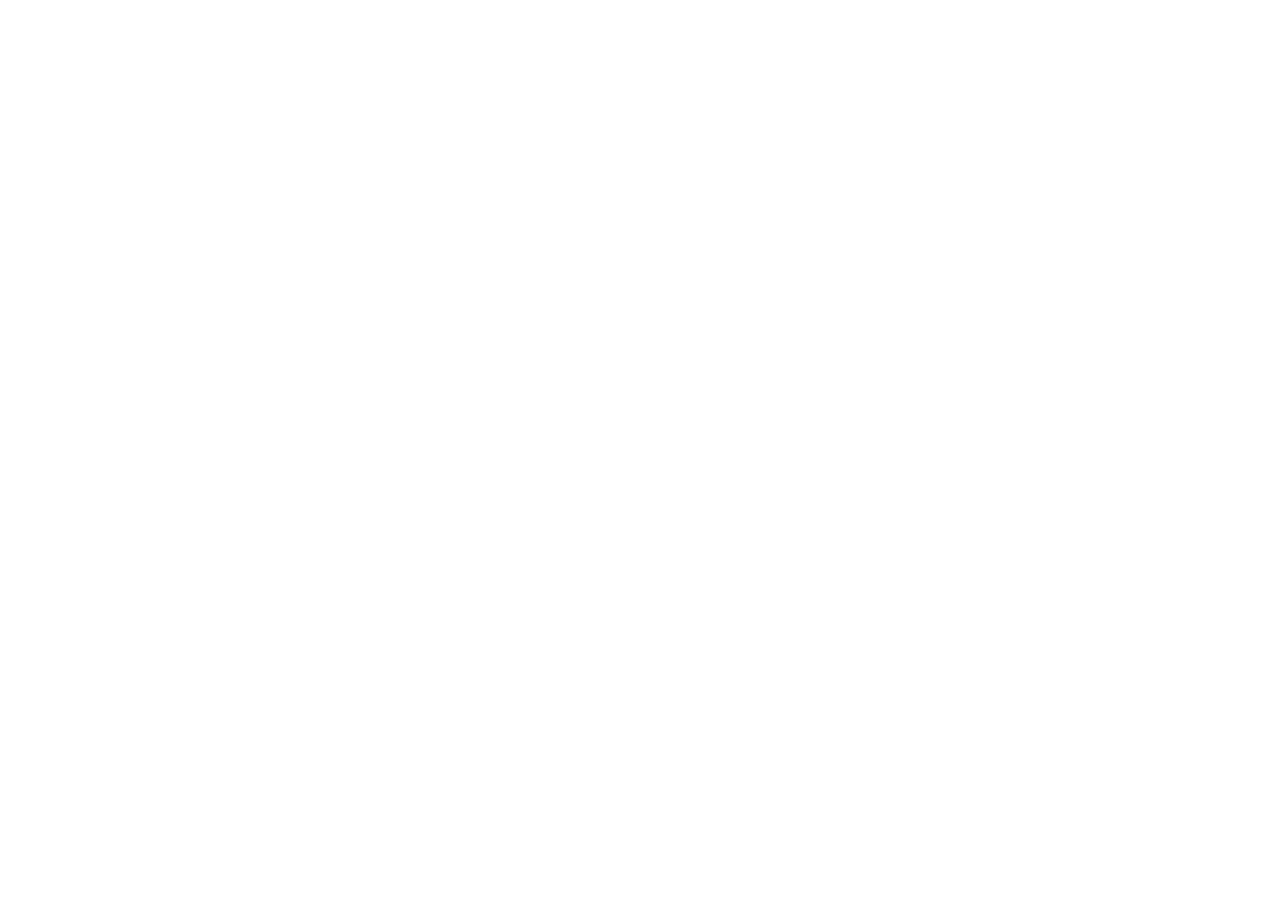
==== about.html @ 6f297272 "Init: creation du depot,arborescence des fichiers et structure HTTML de base" ====
<!DOCTYPE html>
<html lang="fr">
<head>
<meta charset="UTF-8">
<meta name="viewport" content="width=device-width, initial-scale=1.0">
<title>AfriTalent — Accueil</title>
<!-- Bootstrap 5 via CDN : feuille de style -->
<link
href="https://cdn.jsdelivr.net/npm/bootstrap@5.3.0/dist/css/bootstrap.min.css"
rel="stylesheet">
<!-- Votre feuille de style personnelle -->
<link rel="stylesheet" href="css/style.css">
</head>
<body>
<!-- Le contenu de la page sera ajoute ici -->
<!-- Bootstrap 5 via CDN : script JavaScript -->
<script
src="https://cdn.jsdelivr.net/npm/bootstrap@5.3.0/dist/js/bootstrap.bundle.min.js"
></script>
<!-- Votre script JavaScript -->
<script src="js/main.js"></script>
</body>
</html>
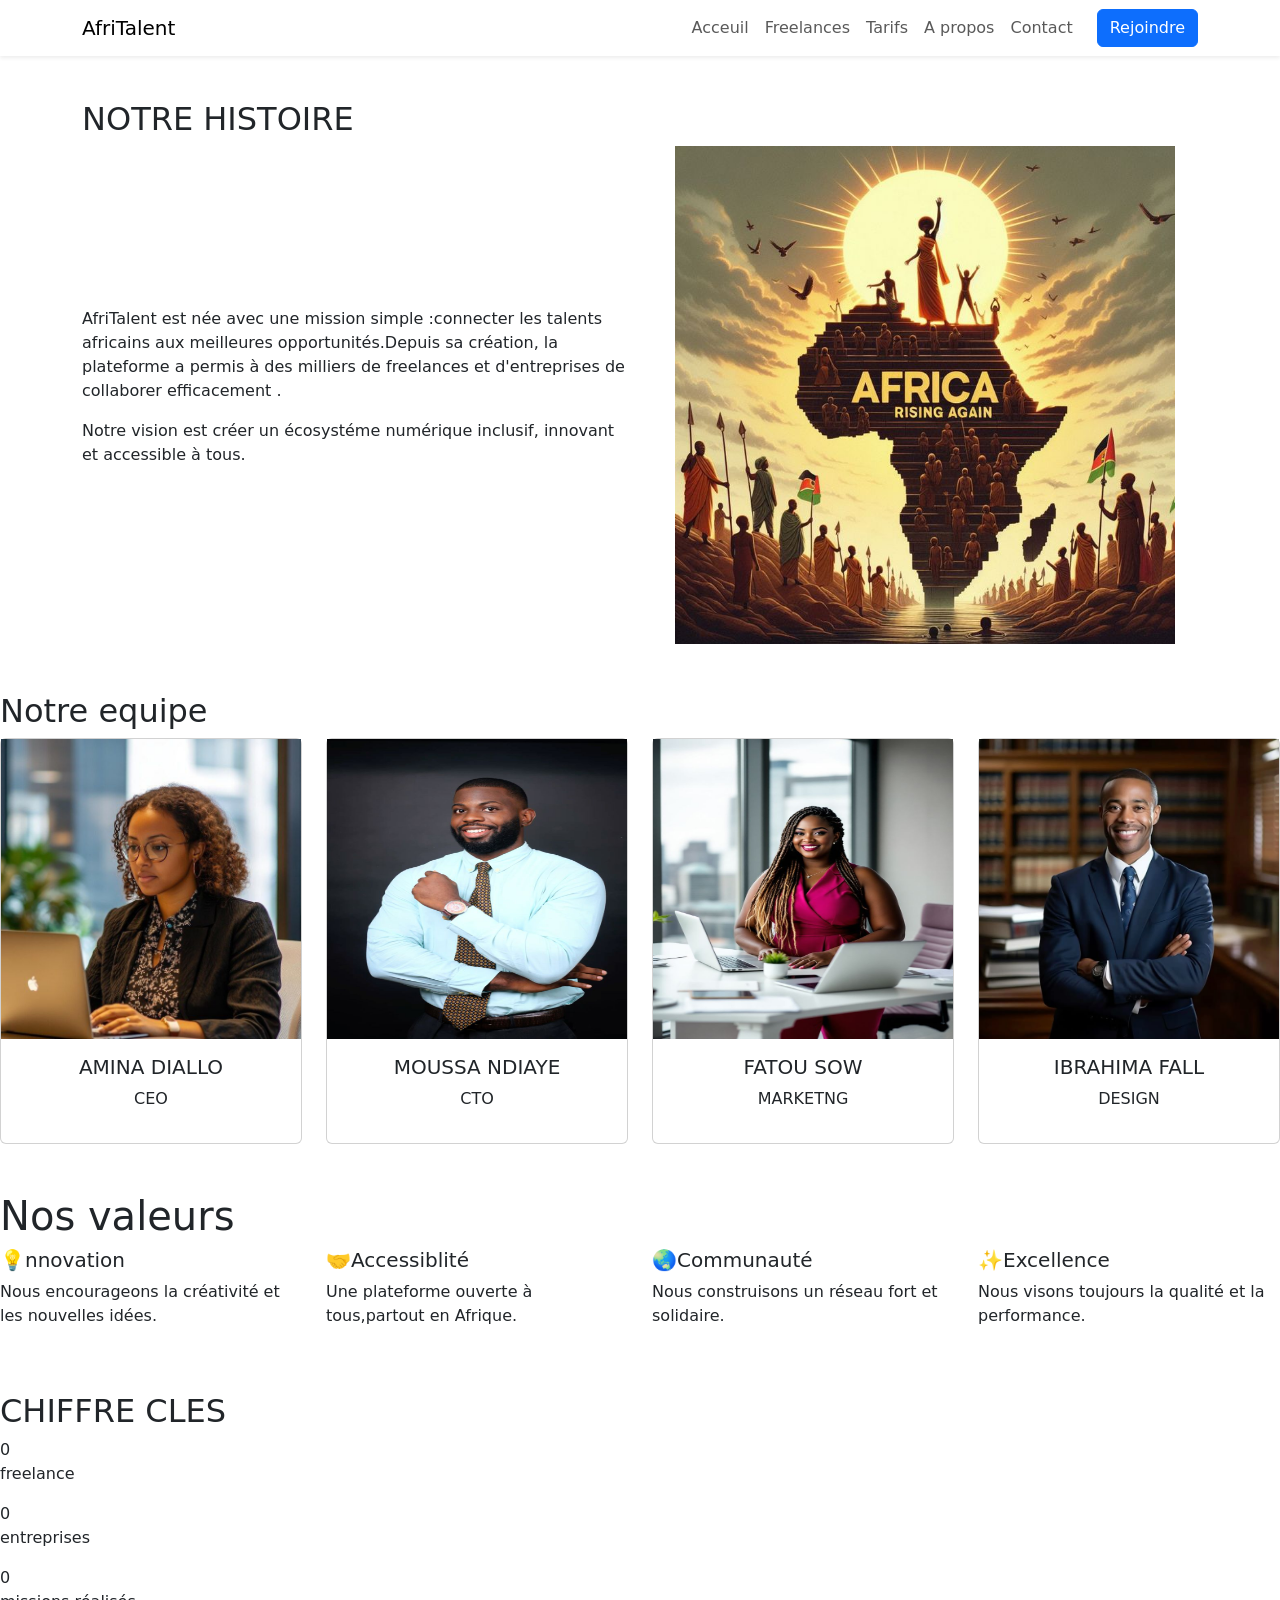
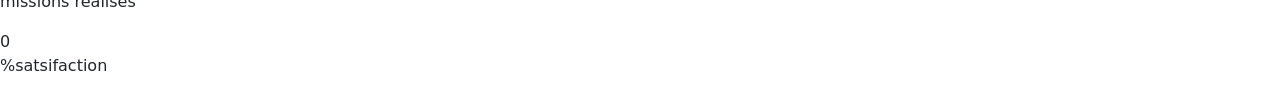
==== commit 3fd66d47: "HTML:structure complete des 5 pages avec sections et contenu texte" ====
--- a/about.html
+++ b/about.html
@@ -1,23 +1,175 @@
-<!DOCTYPE html>
+
+<DOCTYPE html>
 <html lang="fr">
-<head>
-<meta charset="UTF-8">
-<meta name="viewport" content="width=device-width, initial-scale=1.0">
-<title>AfriTalent — Accueil</title>
-<!-- Bootstrap 5 via CDN : feuille de style -->
-<link
-href="https://cdn.jsdelivr.net/npm/bootstrap@5.3.0/dist/css/bootstrap.min.css"
-rel="stylesheet">
-<!-- Votre feuille de style personnelle -->
+<head> 
+<meta charset="UTF-8"> 
+<meta name="viewport" content="width=device-width, initial-scale=1.0"> 
+<title>AfriTalent — A propos</title> 
+<!-- Bootstrap 5 via CDN : feuille de style --> 
+<link 
+href="https://cdn.jsdelivr.net/npm/bootstrap@5.3.0/dist/css/bootstrap.min.css" 
+rel="stylesheet"> 
+<!-- Votre feuille de style personnelle --> 
 <link rel="stylesheet" href="css/style.css">
 </head>
-<body>
-<!-- Le contenu de la page sera ajoute ici -->
-<!-- Bootstrap 5 via CDN : script JavaScript -->
-<script
+<body class="a propos"> 
+<!-- Le contenu de la page sera ajoute ici --> 
+ <!--navbar-->
+ <nav id="navbar" class="navbar navbar-expand-lg navbar-light bg-blue shadow-sm fixed-top">
+    <div class="container">
+        <!--logo-->
+        <a class="navbar-brand" href="index.html">AfriTalent</a>
+        <!--bouton mobile-->
+        <button class="navbar-toggler" type="button" data-bs-toggle="collapse" data-bs-target="#menu">
+            <span class="navbar-toggler-icon"></span>
+        </button>
+            <!--menu-->
+            <div class="collapse navbar-collapse" id="menu">
+                <ul class="navbar-nav ms-auto">
+                    <li class="nav-item">
+                        <a class="nav-link" href="index.html">Acceuil</a>
+                    </li>
+                    <li class="nav-item">
+                        <a class="nav-link" href="freelance.html">Freelances</a>
+                    </li>
+                    <li class="nav-item">
+                        <a class="nav-link" href="tarifs.html">Tarifs</a>
+                    </li>
+                    <li class="nav-item">
+                        <a class="nav-link" href="about.html">A propos</a>
+                    </li>
+                    <li class="nav-item">
+                        <a class="nav-link" href="contact.html">Contact</a>
+                    </li>
+                </ul>
+                <!--bouton-->
+                <a href="index.html" class="btn btn-primary ms-3">Rejoindre</a>
+            </div>
+    </div>
+ </nav>
+ <div class="container">
+<!--=====notre histoire====-->
+<section class="mb-5" style="padding-top: 100px;">
+<h2 class="section-title">NOTRE HISTOIRE</h2>
+<div class="row align-items-center justify-content-center g-4">
+    <div class="col-md-6">
+        <p class="story-text">AfriTalent est née avec une mission  simple :connecter les talents africains aux meilleures opportunités.Depuis sa création, la plateforme a permis à des milliers de freelances et d'entreprises de collaborer efficacement .</p>
+        <p class="story-text">
+            Notre vision est créer un écosystéme numérique inclusif, innovant et accessible à tous.
+        </p>
+    </div>
+    <div class="col-md-6 text-center">
+        <img src="image/afritalent.jpg" width="500" class="img-fluid story-img" alt="notre histoire">
+    </div>
+</div>
+</div>
+ </section>
+<!--====equipe====-->
+<section class="mb-5">
+    <h2 class="section-title">Notre equipe</h2>
+    <div class="row">
+        <div class="col-md-3">
+            <div class="card team-card">
+                <img src="image/f1.jpg" style="height: 300px;">
+                <div class="card-body text-center">
+                    <h5>AMINA DIALLO</h5>
+                    <p>CEO</p>
+                    <i class="bi bi linkedin"></i>
+                    <i class="bi bi twitter"></i>
+                </div>
+            </div>
+        </div>
+
+ <div class="col-md-3">
+            <div class="card team-card">
+                <img src="image/h2.jpg" style="height: 300px;">
+                <div class="card-body text-center">
+                    <h5>MOUSSA NDIAYE</h5>
+                    <p>CTO</p>
+                    <i class="bi bi linkedin"></i>
+                    <i class="bi bi twitter"></i>
+                </div>
+            </div>
+        </div>
+         <div class="col-md-3">
+            <div class="card team-card">
+                <img src="image/f5.jpg" style="height: 300px;">
+                <div class="card-body text-center">
+                    <h5>FATOU SOW</h5>
+                    <p>MARKETNG</p>
+                    <i class="bi bi linkedin"></i>
+                    <i class="bi bi instagram"></i>
+                </div>
+            </div>
+        </div>
+         <div class="col-md-3">
+            <div class="card team-card">
+                <img src="image/h5.jpg " style="height: 300px;" >
+                <div class="card-body text-center">
+                    <h5>IBRAHIMA FALL</h5>
+                    <p>DESIGN</p>
+                    <i class="bi bi linkedin"></i>
+                    <i class="bi bi facebook"></i>
+                </div>
+            </div>
+        </div>
+    </div>
+</section>
+<!--=====valeurs=====-->
+<section class="mb-5">
+    <h1 class="section-title">Nos valeurs</h1>
+    <div class="row">
+        <div class="col-md-3 value-box">
+            <i class="bi bi-lightbulb"></i>
+            <h5>💡nnovation</h5>
+            <p>Nous encourageons la créativité et les nouvelles idées.</p>
+        </div>
+<div class="col-md-3 value-box">
+            <i class="bi bi-globe"></i>
+            <h5>🤝Accessiblité</h5>
+            <p>Une plateforme ouverte à tous,partout en Afrique.</p>
+        </div>
+        <div class="col-md-3 value-box">
+            <i class="bi bi-people"></i>
+            <h5>🌏Communauté</h5>
+            <p> Nous construisons un réseau fort et solidaire.</p>
+        </div>
+        <div class="col-md-3 value-box">
+            <i class="bi bi-star"></i>
+            <h5>✨Excellence</h5>
+            <p>Nous visons toujours la qualité et la performance.</p>
+        </div>
+    </div>
+</section>
+<!--===chiffre clés-->
+<SECtion>
+<h2 class="section-title">CHIFFRE CLES</h2>
+<div class="bento">
+    <div class="bento-item big">
+        <div class="counter" data-target="2500">0</div>
+    <p>freelance</p>
+    </div>
+    <div class="bento-item ">
+        <div class="counter" data-target="800">0</div>
+    <p>entreprises</p>
+    </div>
+    <div class="bento-item ">
+        <div class="counter" data-target="12000">0</div>
+    <p>missions réalisés</p>
+    </div>
+    <div class="bento-item ">
+        <div class="counter" data-target="98">0</div>
+    <p>%satsifaction</p>
+    </div>
+</div>
+</section>
+</div>
+<!-- Bootstrap 5 via CDN : script JavaScript --> 
+<script 
 src="https://cdn.jsdelivr.net/npm/bootstrap@5.3.0/dist/js/bootstrap.bundle.min.js"
-></script>
-<!-- Votre script JavaScript -->
+></script> 
+<!-- Votre script JavaScript --> 
 <script src="js/main.js"></script>
 </body>
 </html>
+ 
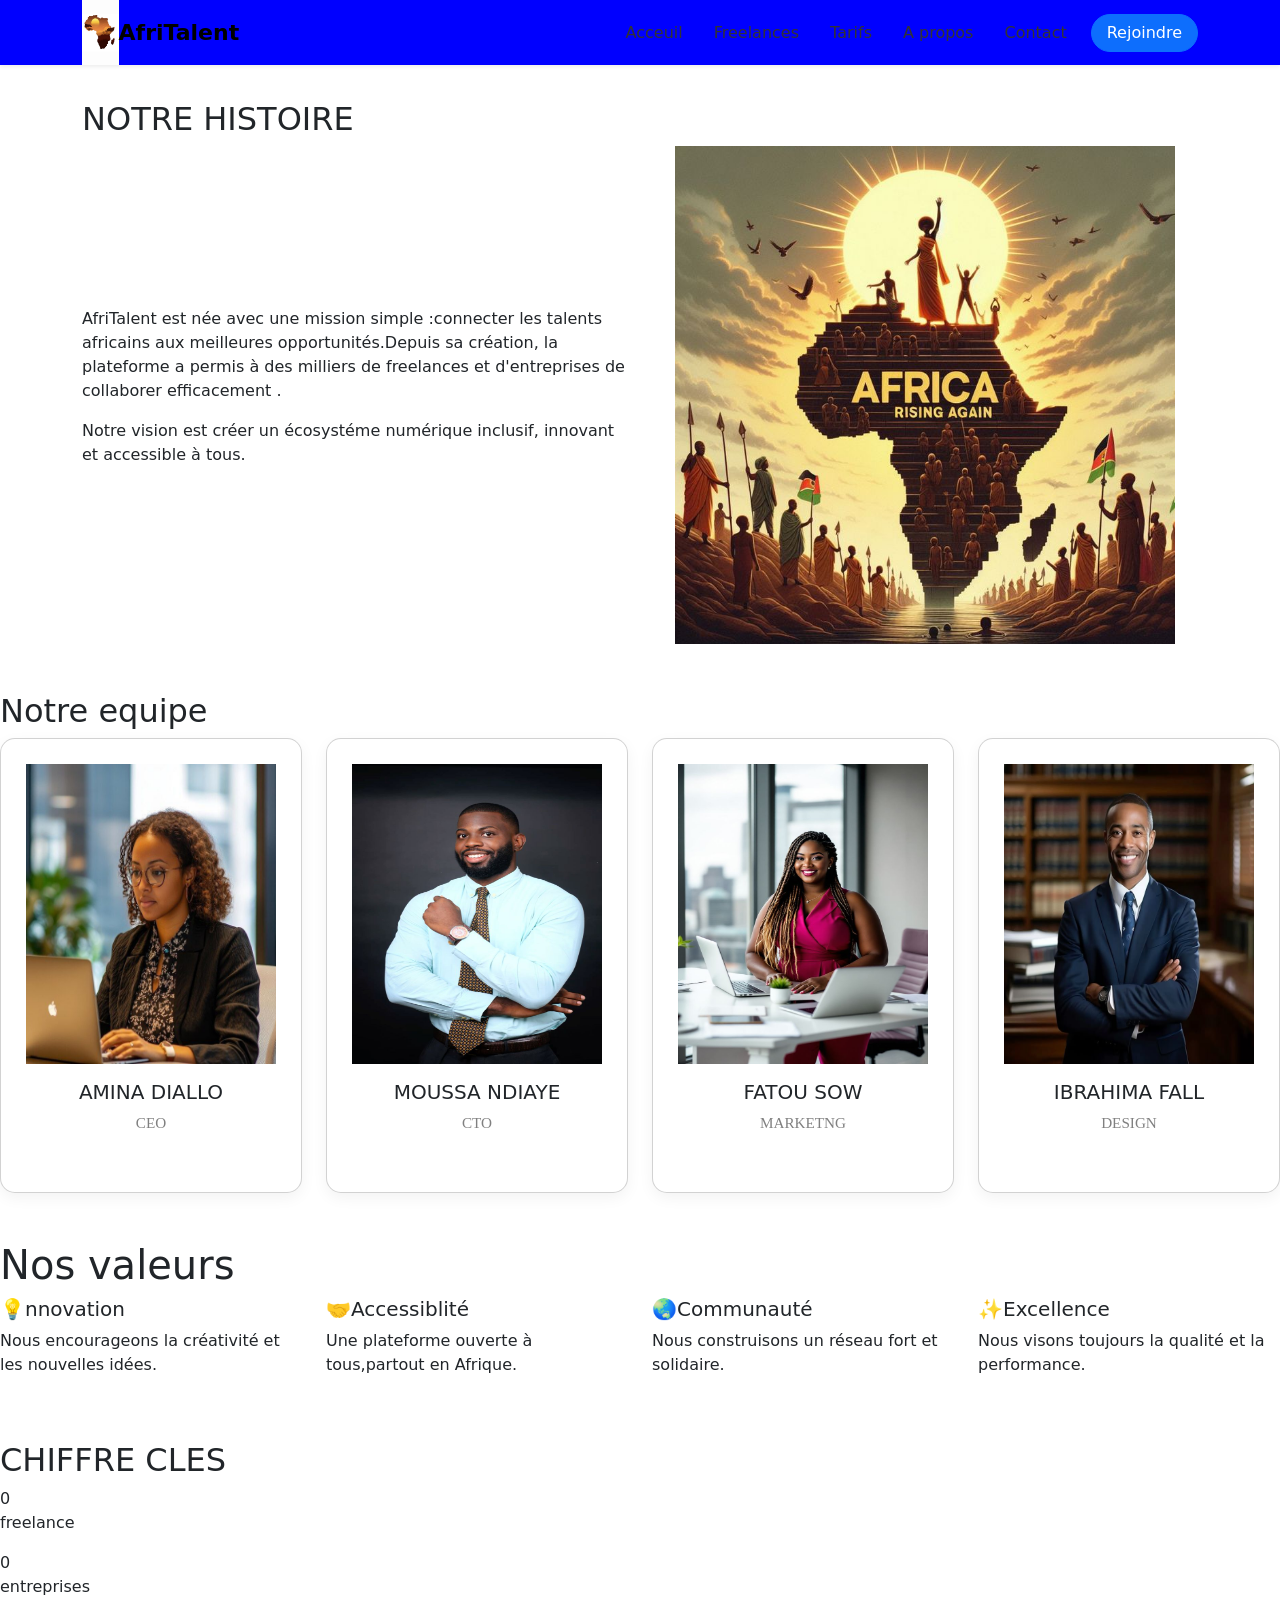
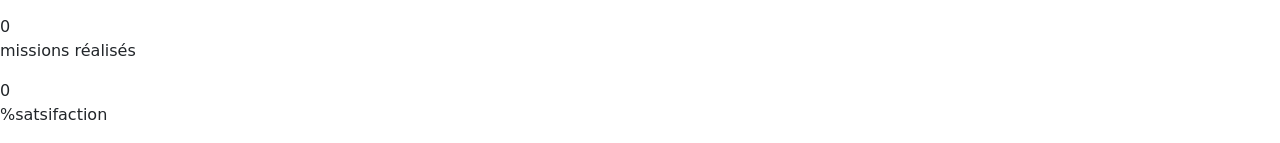
==== commit bfcba7f6: "css:bento gird,sections hero et categories, effets hover" ====
--- a/about.html
+++ b/about.html
@@ -18,7 +18,7 @@
  <nav id="navbar" class="navbar navbar-expand-lg navbar-light bg-blue shadow-sm fixed-top">
     <div class="container">
         <!--logo-->
-        <a class="navbar-brand" href="index.html">AfriTalent</a>
+        <a class=" navbar-brand logo" href="index.html"><img src="image/logo.png" alt="logo AfriTalent">AfriTalent</a>
         <!--bouton mobile-->
         <button class="navbar-toggler" type="button" data-bs-toggle="collapse" data-bs-target="#menu">
             <span class="navbar-toggler-icon"></span>
--- a/css/style.css
+++ b/css/style.css
@@ -0,0 +1,289 @@
+
+/*variable*/
+:root{
+    --primary:#0d6efd;
+    --secondary:#6f42c1;
+    --dark:#212529;
+    --light:#f8f9fa;
+    --text:#333;
+    --radius:10px;
+}
+/*=======navbar======*/
+.navbar{
+    background-color:rgba(78, 97, 192, 0.64);
+    padding: 0;
+    background: blue;
+}
+/*===reset(base)====*/
+.Acceuil{
+    padding: 0;
+    margin: 0;
+}
+/*logo*/
+.body{
+    padding-top: 75px;
+}
+
+.navbar-brand.logo{
+    font-weight: bold;
+    font-size: 22px;
+    color:black;
+    padding: 0;
+    margin:0;
+    display: flex;
+    align-items: center;
+    
+}
+.logo img{
+    height: 65px !important;
+    width: auto !important;
+    display: block;
+}
+
+/*lien*/
+.nav-link{
+    margin-left: 15px;
+    color: #333;
+    font-weight: 500;
+    transition: 0.3s;
+}
+/*hover*/
+.nav-link:hover{
+    color: blue;
+}
+/*bouton*/
+.btn-primary{
+    border-radius: 20px;
+    padding: 6px 15px;
+}
+/*===hero====*/
+.hero{
+    height: 100vh;
+    background: linear-gradient(to right,blue,red);
+    align-items: center;
+    color: white;
+    background: linear-gradient(120deg,blue,rgba(blue,#6f42c1));
+    padding: 100px 40px;
+    margin: 0;
+    width: 100%;
+    min-height: 500px;
+}
+/*titre*/
+.hero-title{
+    font-size: 50px;
+    font-size: 700;
+    line-height: 1.2;
+}
+/*texte*/
+.hero-subtitle{
+    font-size: 18px;
+    margin-top: 15px;
+    opacity: 0.9;
+}
+/*bouton*/
+.hero .btn{
+    border-radius: 25px;
+    padding: 10px 20px;
+}
+/*image*/
+.hero_img{
+    max-width: 500%;
+    border-radius: 30px;
+    box-shadow: 0 10px 30px rgba(0, 0,0, 0.2);
+    gap: 60px;
+}
+/*animaton*/
+@keyframes float{
+    0%{transform:translateY(0px)}
+    50%{transform: translateY(-10px);}
+    100%{ transform: translateY(0px);}
+}
+/*comment sa marche*/
+.how-it-work{
+    padding: 60px 20px ;
+    background:white;
+    text-align: center;
+     font-size: 2rem;
+    margin-bottom: 40px;
+}
+.how-it-work h2{
+    font-size: 2rem;
+    margin-bottom: 40px;
+    text-align: center;
+}
+/*grid*/
+.bento-grid{
+    display: grid;
+    grid-template-columns: repeat(3, 1fr);
+    grid-auto-rows: 250px;
+    gap: 20px;
+}
+/*cards*/
+.card{
+    background: white;
+    padding: 20px;
+    border-radius: 20px;
+    text-align: left;
+    position: relative;
+    box-shadow: 0 10px 25px rgba(0, 0,0, 0.05);
+    transition: transform 0.3s ease;
+}
+.card:hover{
+    transform: translateY(-5px);
+}
+.card  .step{
+    font-size: 0.9rem;
+    color: gray;
+}
+.card h3{
+    margin: 10px 0;
+    font-size: 1.2rem;
+}
+.card p{
+    font-size: 0.95rem;
+    color: #555;
+    font-family:Georgia, 'Times New Roman', Times, serif;
+
+}
+/*taille bento*/
+.card-large{
+    grid-column: span 1;
+    grid-row: span 2;
+
+ }
+ .card-wide{
+    grid-column: span 2;
+ }
+ 
+ /*=====categories=======*/
+ .categories{
+  padding: 60px 20px;
+  text-align: center;
+  background:white ;
+ }
+ .categories h2{
+    font-size: 2rem;
+    margin-bottom: 40px;
+ }
+ .grid{
+    display: grid;
+    grid-template-columns: repeat(a),minmax(2, 2fr);
+
+ }
+ .card{
+    background: white;
+    padding: 25px;
+    border-radius: 15px;
+    transition: all 0.3s ease;
+    cursor: pointer;
+    box-shadow: 0 5px 15px rgba(0, 0,0, 0.05);
+ }
+ .card .p-3{
+    font-size: 40px;
+    margin-bottom: 15px;
+ }
+ .card h3{
+    margin-bottom: 10px;
+    font-size: 1.2rem;
+ }
+ .card p{
+    color: gray;
+ }
+ /*effet hover*/
+ .card:hover{
+    transform: translateY(-10px);
+    box-shadow: 0 15px 30x rgba(0, 0,0, 0.15);
+    background: linear-gradient(135deg,blue,#9333ea);
+ }
+ .card:hover p{
+    color: #e0e7ff;
+ }
+ /*=====temoignage====*/
+ .temoignage .card{
+    border-radius: 15px;
+    transition: transform 0.1s ease-in-out;
+    background: rgba(164, 40, 40, 0.804);
+    color: black;
+}
+.temoignage .card:hover{
+    transform: translateY(-1px);
+}
+.stars{
+    font-size: 20px;
+}
+/*cta*/
+.cta{
+    position: relative;
+    background: url();
+    height: 350px;
+display: flex;
+align-items: center;
+justify-content: center;
+text-align: center;
+color:white;
+overflow: hidden;
+}
+/*overlay sombre*/
+.cta .overlay{
+    position: absolute;
+    width: 100%;
+    height: 100%;
+    background: rgba(0, 0,0, 0.6);
+    top: 0;
+    left: 0;
+}
+/*contenu*/
+.cta-content{
+    position: relative;
+    z-index: 2;
+    max-width: 600px;
+}
+.cta-content p{
+    margin-bottom: 25px;
+    color: #ddd;
+}
+.cta-content h2{
+    font-size: 2rem;
+    margin-bottom: 15px;
+}
+/*bouton*/
+.cta-btn{
+    background: rgba(5, 74, 225, 0.785);
+    color: white;
+    padding: 12px 25px;
+    border-radius: 30px;
+    text-decoration: none;
+    font-weight: bold;
+    transition: 0.3s;
+}
+.cta-btn:hover{
+    background: #9333ea;
+    transform: scale(1.03);
+}/*===footer===*/
+.footer a{
+    color: #ccc;
+    text-decoration: none;
+    transition: 0.3s;
+    margin-top: 50%;
+}
+.footer a:hover{
+    color: #fff;
+    padding-left: 5px;
+    margin-top: 20%;
+    text-align: center;
+}
+.logo{
+    color: blue;
+    text-align: center;
+    margin-top: 20%;
+}
+.social-icons a{
+    color: #ccc;
+    margin-right: 10px;
+    font-size: 20px;
+    transition: 0.3s;
+}
+.social-icon a:hover{
+    color: rgba(6, 6, 235, 0.668);
+    transform: scale(1.2);
+}
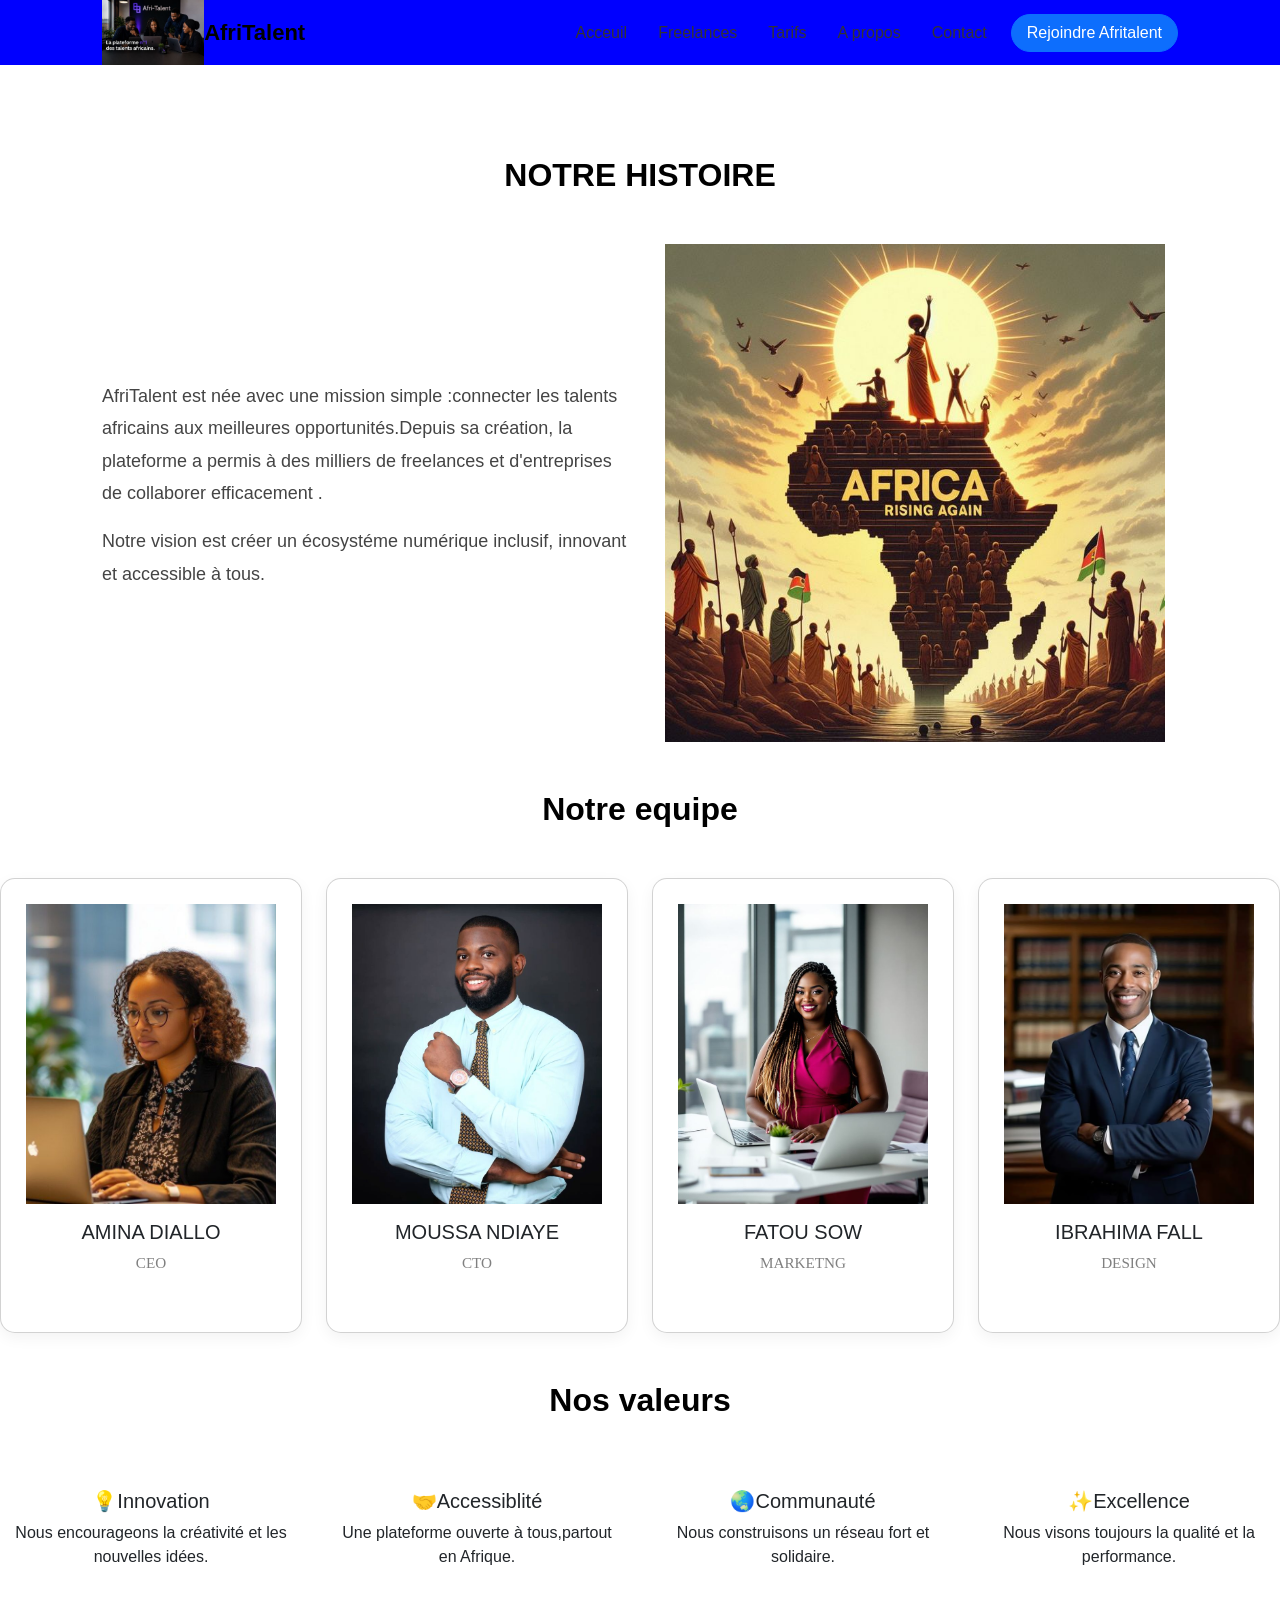
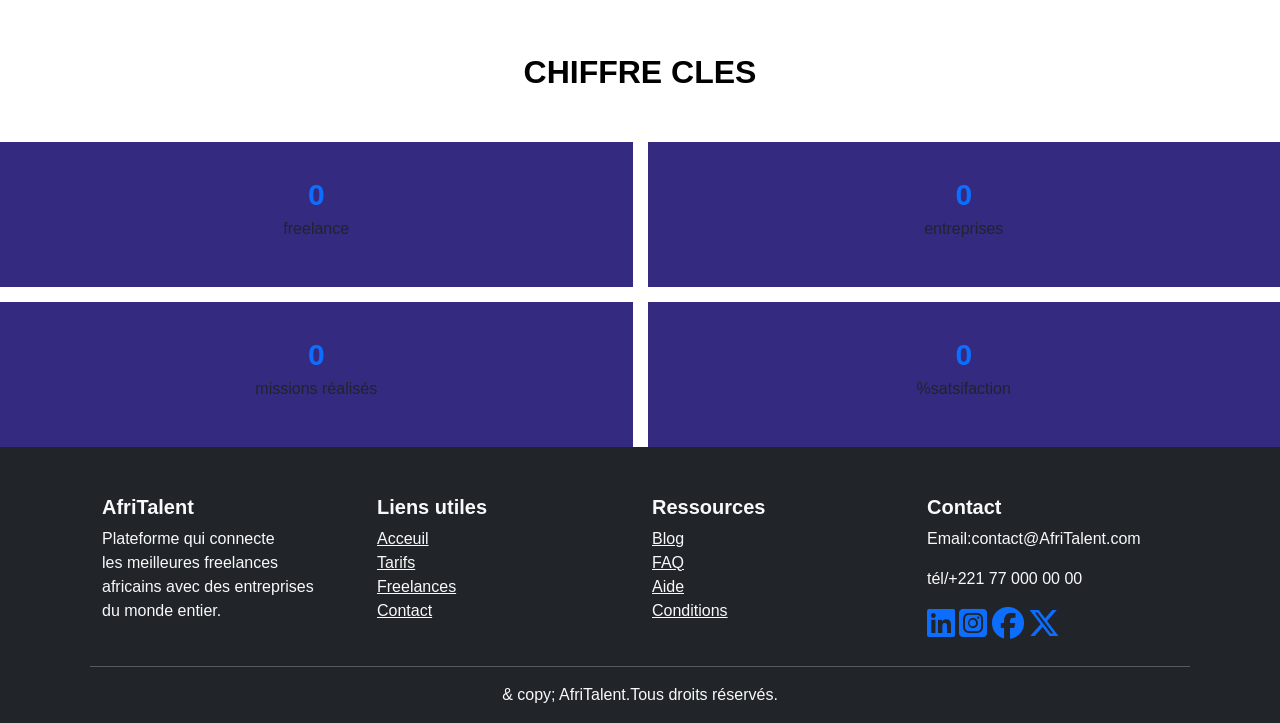
==== commit 4653b89c: "css: responsive design mobile et tablette,media queries" ====
--- a/about.html
+++ b/about.html
@@ -9,16 +9,17 @@
 <link 
 href="https://cdn.jsdelivr.net/npm/bootstrap@5.3.0/dist/css/bootstrap.min.css" 
 rel="stylesheet"> 
+<link rel="stylesheet" href="https://cdnjs.cloudflare.com/ajax/libs/font-awesome/6.5.0/css/all.min.css">
 <!-- Votre feuille de style personnelle --> 
 <link rel="stylesheet" href="css/style.css">
 </head>
-<body class="a propos"> 
+<body class="apropos"> 
 <!-- Le contenu de la page sera ajoute ici --> 
  <!--navbar-->
  <nav id="navbar" class="navbar navbar-expand-lg navbar-light bg-blue shadow-sm fixed-top">
     <div class="container">
         <!--logo-->
-        <a class=" navbar-brand logo" href="index.html"><img src="image/logo.png" alt="logo AfriTalent">AfriTalent</a>
+        <a class=" navbar-brand logo" href="index.html"><img src="image/WhatsApp Image 2026-05-29 at 20.59.11.jpeg" alt="logo AfriTalent">AfriTalent</a>
         <!--bouton mobile-->
         <button class="navbar-toggler" type="button" data-bs-toggle="collapse" data-bs-target="#menu">
             <span class="navbar-toggler-icon"></span>
@@ -43,14 +44,14 @@
                     </li>
                 </ul>
                 <!--bouton-->
-                <a href="index.html" class="btn btn-primary ms-3">Rejoindre</a>
+                <a href="index.html" class="btn btn-primary ms-3">Rejoindre Afritalent</a>
             </div>
     </div>
  </nav>
  <div class="container">
 <!--=====notre histoire====-->
-<section class="mb-5" style="padding-top: 100px;">
-<h2 class="section-title">NOTRE HISTOIRE</h2>
+<section class="mb-5" style="padding-top: 100px; padding: -500px;">
+<h2 class="section-title" style="color: black;">NOTRE HISTOIRE</h2>
 <div class="row align-items-center justify-content-center g-4">
     <div class="col-md-6">
         <p class="story-text">AfriTalent est née avec une mission  simple :connecter les talents africains aux meilleures opportunités.Depuis sa création, la plateforme a permis à des milliers de freelances et d'entreprises de collaborer efficacement .</p>
@@ -66,7 +67,7 @@
  </section>
 <!--====equipe====-->
 <section class="mb-5">
-    <h2 class="section-title">Notre equipe</h2>
+    <h2 class="section-title" style="color: black;">Notre equipe</h2>
     <div class="row">
         <div class="col-md-3">
             <div class="card team-card">
@@ -117,11 +118,11 @@
 </section>
 <!--=====valeurs=====-->
 <section class="mb-5">
-    <h1 class="section-title">Nos valeurs</h1>
+    <h1 class="section-title" style="color: black;">Nos valeurs</h1>
     <div class="row">
         <div class="col-md-3 value-box">
             <i class="bi bi-lightbulb"></i>
-            <h5>💡nnovation</h5>
+            <h5>💡Innovation</h5>
             <p>Nous encourageons la créativité et les nouvelles idées.</p>
         </div>
 <div class="col-md-3 value-box">
@@ -143,7 +144,7 @@
 </section>
 <!--===chiffre clés-->
 <SECtion>
-<h2 class="section-title">CHIFFRE CLES</h2>
+<h2 class="section-title" style="color: black;">CHIFFRE CLES</h2>
 <div class="bento">
     <div class="bento-item big">
         <div class="counter" data-target="2500">0</div>
@@ -164,6 +165,56 @@
 </div>
 </section>
 </div>
+<!--footer-->
+ <footer class=" bg-dark text-light pt-5 pb-3">
+    <div class="container">
+        <div class="row">
+<!--colonne1:AfriTalent-->
+<div class="col-md mb-4">
+    <h5 class="fw-bold" >AfriTalent</h5>
+    <p>Plateforme qui connecte <br> les meilleures freelances <br>africains  avec des  entreprises <br>du monde entier.</p>
+</div>
+<!--colonne2:liens utiles-->
+<div class="col-md-3 mb-4">
+    <h5 class="fw-bold">Liens utiles</h5>
+    <ul class="list-unstyled">
+        <li><a href="index.html" class="text-light text decoration none">Acceuil</a></li>
+        <li><a href="tarifs.html"  class="text-light text decoration none">Tarifs</a></li>
+        <li><a href="freelances.html"  class="text-light text decoration none">Freelances</a></li>
+        <li><a href="contact.html"  class="text-light text decoration none">Contact</a></li>
+    </ul>
+</div>
+<!--colonne3:Ressources-->
+<div class="col-md-3 mb-4">
+    <h5 class="fw-bold">Ressources</h5>
+    <ul class="list-unstyled">
+        <li><a href="#"  class="text-light text decoration none">Blog</a></li>
+        <li><a href="tarifs.html"  class="text-light text decoration none">FAQ</a></li>
+        <li><a href="#"  class="text-light text decoration none">Aide</a></li>
+        <li><a href="#"  class="text-light text decoration none">Conditions</a></li>
+ </ul>
+</div>
+<!--colonne4:Contact-->
+<div class="col-md-3 mb-4">
+    <h5 class="fw-bold">Contact</h5>
+    <p>Email:contact@AfriTalent.com</p>
+    <p>tél/+221 77 000 00 00</p>
+    <!--réseau  sociaux-->
+    <div>
+          <a href="https://linkedin.com"><i class="fa-brands fa-linkedin fa-2x"></i></a>
+          <a href="https://instagram.com"><i class="fa-brands fa-square-instagram fa-2x"></i></a>
+          <a href="https://facebook"><i class="fa-brands fa-facebook fa-2x"></i></a>
+          <a href="https://twitter"><i class="fa-brands fa-x-twitter fa-2x"></i></a>
+        
+    </div>
+</div>
+<!--ligne copyright-->
+<hr class="border-light">
+<div class="text-center">
+    <p class="mb-0"> & copy; <span id="year"></span>AfriTalent.Tous droits réservés.</p>
+    </div> 
+    </div>
+ </footer>
 <!-- Bootstrap 5 via CDN : script JavaScript --> 
 <script 
 src="https://cdn.jsdelivr.net/npm/bootstrap@5.3.0/dist/js/bootstrap.bundle.min.js"
--- a/css/style.css
+++ b/css/style.css
@@ -154,7 +154,18 @@
  .card-wide{
     grid-column: span 2;
  }
- 
+ /*responsive*/
+ @media(max-width:768px){
+    .bento-grid{
+        grid-template-columns: 1fr;
+        grid-auto-rows: auto;
+    }
+    .card-large,
+    .card-wide{
+        grid-column: span 1;
+        grid-row: span 1;
+    }
+ }
  /*=====categories=======*/
  .categories{
   padding: 60px 20px;
@@ -200,10 +211,11 @@
  }
  /*=====temoignage====*/
  .temoignage .card{
-    border-radius: 15px;
+    width: 100%;
     transition: transform 0.1s ease-in-out;
     background: rgba(164, 40, 40, 0.804);
     color: black;
+    
 }
 .temoignage .card:hover{
     transform: translateY(-1px);
@@ -287,3 +299,292 @@
     color: rgba(6, 6, 235, 0.668);
     transform: scale(1.2);
 }
+/*===contact===*/
+.contact{
+    font-family: 'Segoe UI',Arial, sans-serif;
+    margin: 0;
+    background: linear-gradient(to right,#b31010,#2952a5);
+}
+/*titre*/
+.titrecontact{
+    text-align: center;
+    margin: 40px 0 20px;
+    font-family:Georgia, 'Times New Roman', Times, serif;
+    font-size: 28px;
+    
+}
+/*container table*/
+table{
+    width: 85%;
+    margin: auto;
+    border-collapse: collapse;
+    background: white;
+    box-shadow: 0 10px 30px rgba(0,0,0,0.1);
+    border-radius: 12px ;
+    overflow: hidden;
+}
+/*colonne*/
+td{
+    vertical-align: top;
+    padding: 30px;
+}
+/*========formulaire=========*/
+form input,
+form select,
+form textarea{
+    width: 100%;
+    padding:12px;
+    margin-top: 5px;
+    margin-bottom: 15px;
+    border: 1px solid #ddd;
+    border-radius: 8px;
+    transition: 0.3s;
+}
+td{
+    background: linear-gradient(135deg,#01337c95,#045191);
+}
+ input,
+ select,
+ textarea{
+      transition: all 0.3s ease;
+ }
+  input:focus,
+  select:focus,
+textarea:focus{
+    border-color: #e76868;
+    box-shadow: 0 0 8px rgba(195, 170, 170, 0.918);
+    background-color: #e06066;
+    transform: scale(1.02);
+    outline: none;
+}
+/*bouton*/
+button{
+    padding: 12px;
+    border: none;
+    width: 100%;
+    background:linear-gradient(135deg,#fd0d25,#4dabf7);
+    color: white;
+    font-weight: bold;
+    cursor: pointer;
+    border-radius: 8px;
+    transition: 0.3s;
+}
+button:hover{
+    transform: translateY(-2px);
+    box-shadow: 0 5px 15px rgba(13,110,253,0.3);
+}
+/*infos contact*/
+ td:nth-child(2) h3 {
+    margin-bottom: 15px;
+    margin-top: 0;
+}
+td:nth-child(2) p{
+    margin: 10px 0;
+    font-size: 15px;
+}
+/*====partie droite====*/
+td:nth-child(2){
+    background:linear-gradient(135deg,#01337c95,#045191);
+    color:white;
+}
+/*carte*/
+iframe{
+    margin-top: 10px;
+    border-radius: 8px;
+    width: 100%;
+    height: 220px;
+    border: none;
+}
+/*=======responsive tablette========*/
+@media screen and (max-width:768px){
+    .hero{
+        flex-direction: colum;
+        text-align: center;
+    padding: 40px 20px;    
+}
+.hero-content{
+    width: 100%;
+}
+.hero image{
+    width: 80%;
+    margin-top:20px ;
+}
+.navbar-nav{
+    text-align: center;
+}
+.services .card{
+    margin-bottom: 20px;
+}
+footer{
+    text-align: center;
+}
+}
+/*======responsive mobile====*/
+@media screen and(max-with:375px) {
+    h1{
+        font-size: 2rem;
+    }
+    h2{
+        font-size: 1.5rem;
+    }
+    p{
+        font-size: 14px;
+    }
+    .hero{
+        padding:30px 15px;
+    }
+    .btn{
+        width: 100%;
+    }
+    .card{
+        padding: 15px;
+    }
+    .navbar-brand{
+        font-size: 1.2rem;
+    }
+}
+/*=====freelance===*/
+.freelance{
+    background:rgb(67, 141, 194)
+}
+.freelance-card{
+    overflow:hidden  !important;
+}
+.freelance-card .card-img-top{
+    width: 100% !important;
+    height: 250px !important;
+    object-fit: cover !important;
+    object-position: 50% 15% !important;
+}
+/*======apropos======*/
+
+.apropos{
+    background:linear-gradient(rgb(41, 156, 195)) ; 
+}   
+/*=====tarifs====*/
+/*espace blanc sous navbar*/
+body{
+    padding-top: 56px !important;
+}
+/*taille navbar*/
+.navbar{
+    box-shadow: none !important;
+    border-bottom: none !important;
+    margin-bottom: 0 !important;
+}
+/*enleve le padding de la secton tarif*/
+
+.pricing-section{
+    border-radius:0 !important;
+    transition: 0.3s;
+    position: relative;
+    background: rgb(101, 194, 252);
+    margin:0 !important;
+}
+.pricing-card:hover{
+    transform: translateY(-10px);
+}
+
+/*prix*/
+.pricing-card h2{
+    font-size: 2rem;
+    margin-top: 10px;
+}
+.pricing-card span{
+    font-size: 0.9rem;
+    color: gray;
+}
+/*liste*/
+.pricing-card ul li{
+    margin: 10px 0;
+    font-size: 0.95rem;
+}
+/*faq*/
+.accordion-button{
+    font-weight: 500;
+}
+/*global*/
+body {
+    font-family: Arial, Helvetica, sans-serif;
+    padding-top: 80px;
+}
+/*titre*/
+.container{
+    max-width: 1100px;
+}
+.section-title{
+    text-align: center;
+    margin-bottom: 50px;
+    font-weight: bold;
+    font-size: 32px;
+    color: #0d6efd;
+}
+.story{
+    background: #f8f9fa;
+    padding: 60px 20px;
+    border-radius:12px ;
+}
+.story-text{
+    font-family: 17px;
+    line-height: 1.8;
+    color: #444;
+    font-size: 18px;
+}
+/*notre histoire*/
+.story img{
+    max-width: 400px;
+    border-radius: 15px;
+    box-shadow: 0 10px 25px rgba(0, 0,0, 0.2);
+    width: 80%;
+}
+.story-img:hover{
+    transform: scale(1.05);
+}
+/*equipe*/
+.team-card img{
+    width: 100%;
+    height: 250px;
+    object-fit: cover;
+}
+.team-card{
+    transition: tranform 0.3s;
+}
+.team-card:hover{
+    transform: translateY(-10px);
+}
+/*valeurs*/
+.value-box{
+    text-align: center;
+    padding: 20px;
+}
+.value-box i{
+    font-size: 40px;
+    color: black;
+    margin-bottom: 15px;
+}
+/*bento grid*/
+.bento{
+    display: grid;
+    grid-template-columns: repeat(2, 2fr);
+    gap:15px;
+}
+.bento-item{
+    background: #342a7f;
+    padding: 30px;
+    text-align: center;.DS_Store 
+Thumbs.db 
+node_modules/
+    border-radius: 10px;
+}
+.bento-item.big{
+    grid-column:span 1;
+    grid-row: span 1;
+}
+/*counter*/
+.counter{
+    font-size: 30px;
+    font-weight: bold;
+    color: #0d6efd;
+}
+
+
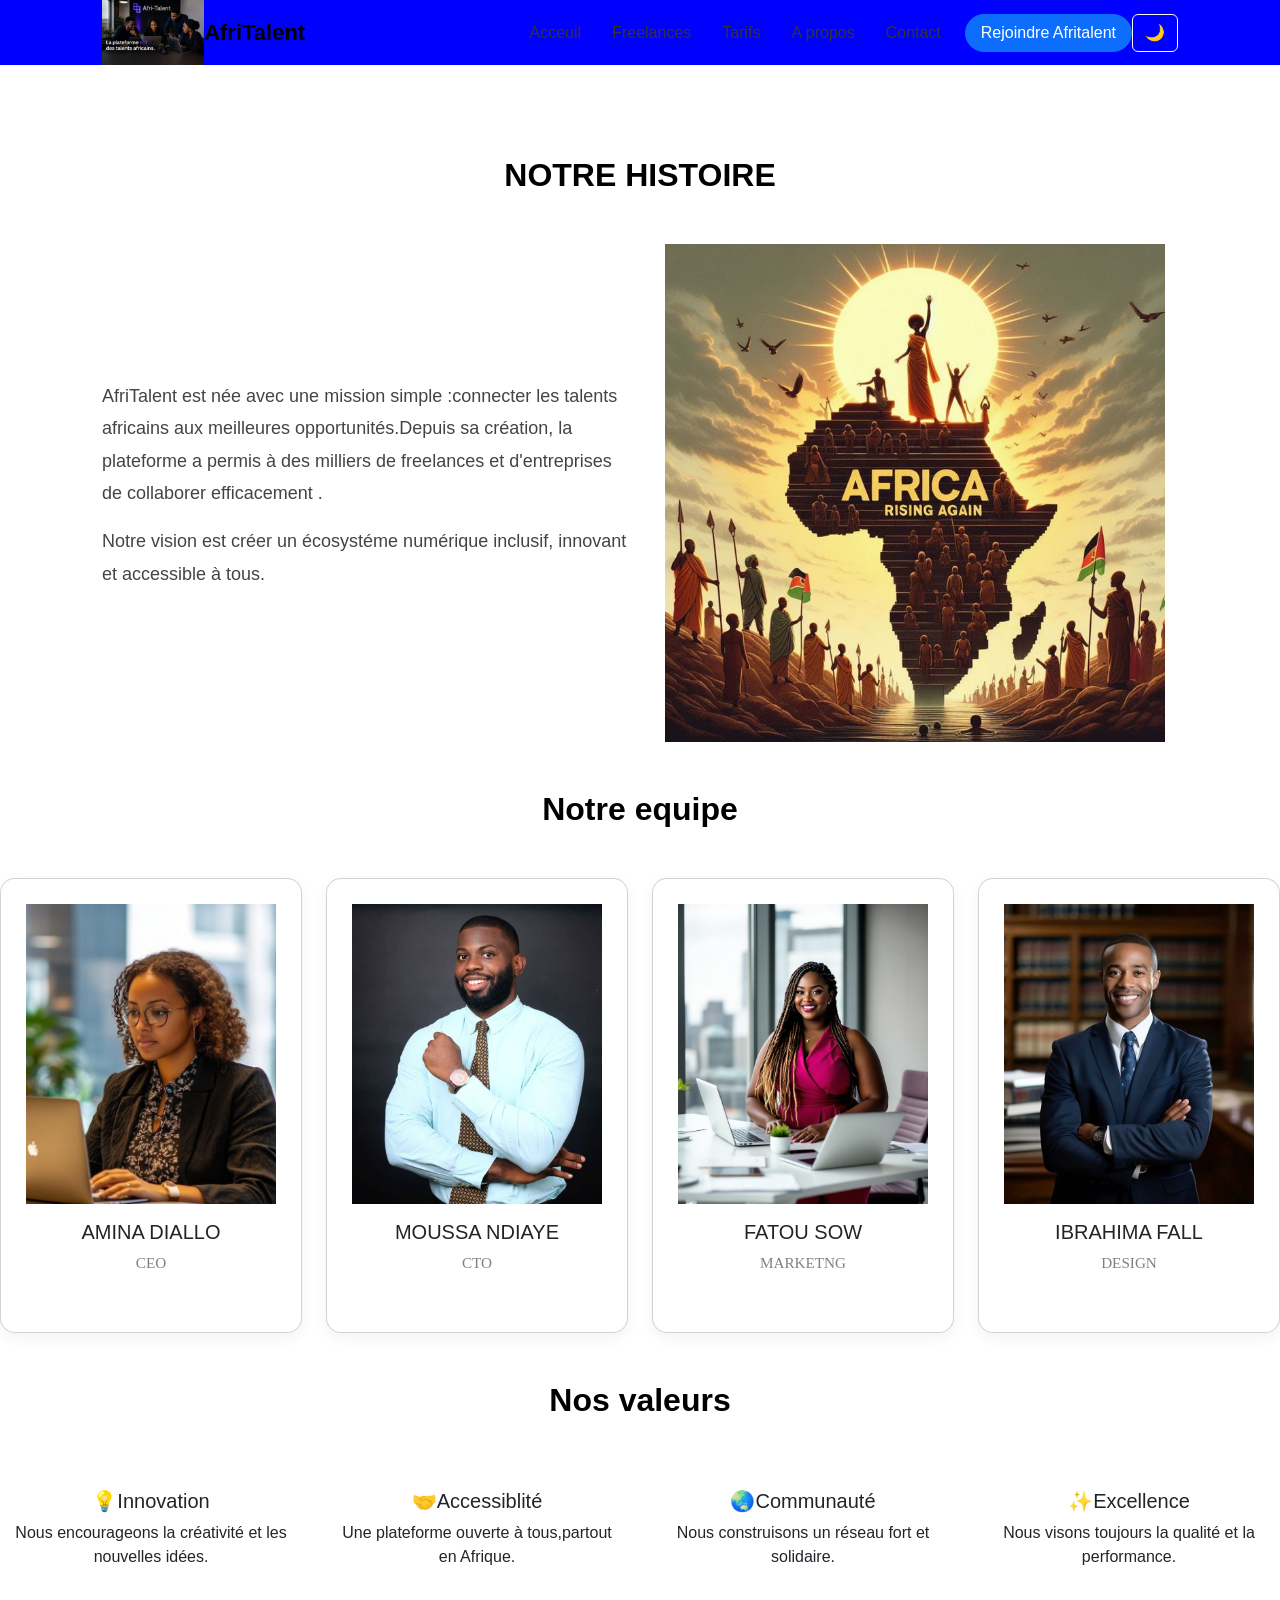
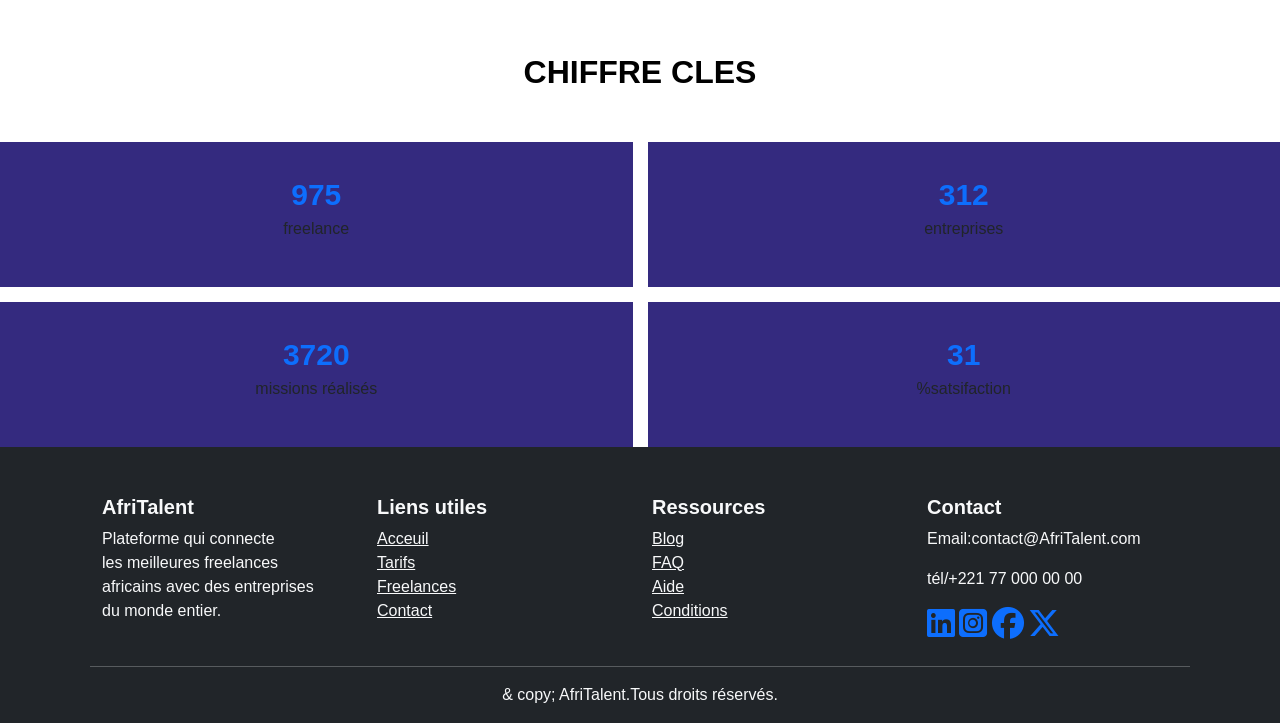
==== commit 6f7f9a07: "JS :dark mode avec localstorage,navbar dynamique ao scroll" ====
--- a/about.html
+++ b/about.html
@@ -21,7 +21,7 @@
         <!--logo-->
         <a class=" navbar-brand logo" href="index.html"><img src="image/WhatsApp Image 2026-05-29 at 20.59.11.jpeg" alt="logo AfriTalent">AfriTalent</a>
         <!--bouton mobile-->
-        <button class="navbar-toggler" type="button" data-bs-toggle="collapse" data-bs-target="#menu">
+          <button class="navbar-toggler" type="button" data-bs-toggle="collapse" data-bs-target="#menu">
             <span class="navbar-toggler-icon"></span>
         </button>
             <!--menu-->
@@ -45,6 +45,7 @@
                 </ul>
                 <!--bouton-->
                 <a href="index.html" class="btn btn-primary ms-3">Rejoindre Afritalent</a>
+                    <a id="theme-toggle" class=" btn btn-outline-light">🌙</a>
             </div>
     </div>
  </nav>
@@ -219,7 +220,7 @@
 <script 
 src="https://cdn.jsdelivr.net/npm/bootstrap@5.3.0/dist/js/bootstrap.bundle.min.js"
 ></script> 
-<!-- Votre script JavaScript --> 
+<!-- Votre script JavaScript -->
 <script src="js/main.js"></script>
 </body>
 </html>
--- a/css/style.css
+++ b/css/style.css
@@ -586,5 +586,23 @@
     font-weight: bold;
     color: #0d6efd;
 }
-
-
+.dark-mode {
+    background-color:red !important;
+    color: white ;
+}
+
+.dark-mode .navbar {
+    background-color: #1a1a1a !important;
+}
+
+.dark-mode .card {
+    background-color: #1e1e1e;
+    color: white;
+}
+.navbar-scroll{
+    background-color: rgb(85, 192, 181) !important;
+}
+.dark-mode .body{
+    background-color: #121212;
+    color: white;
+}
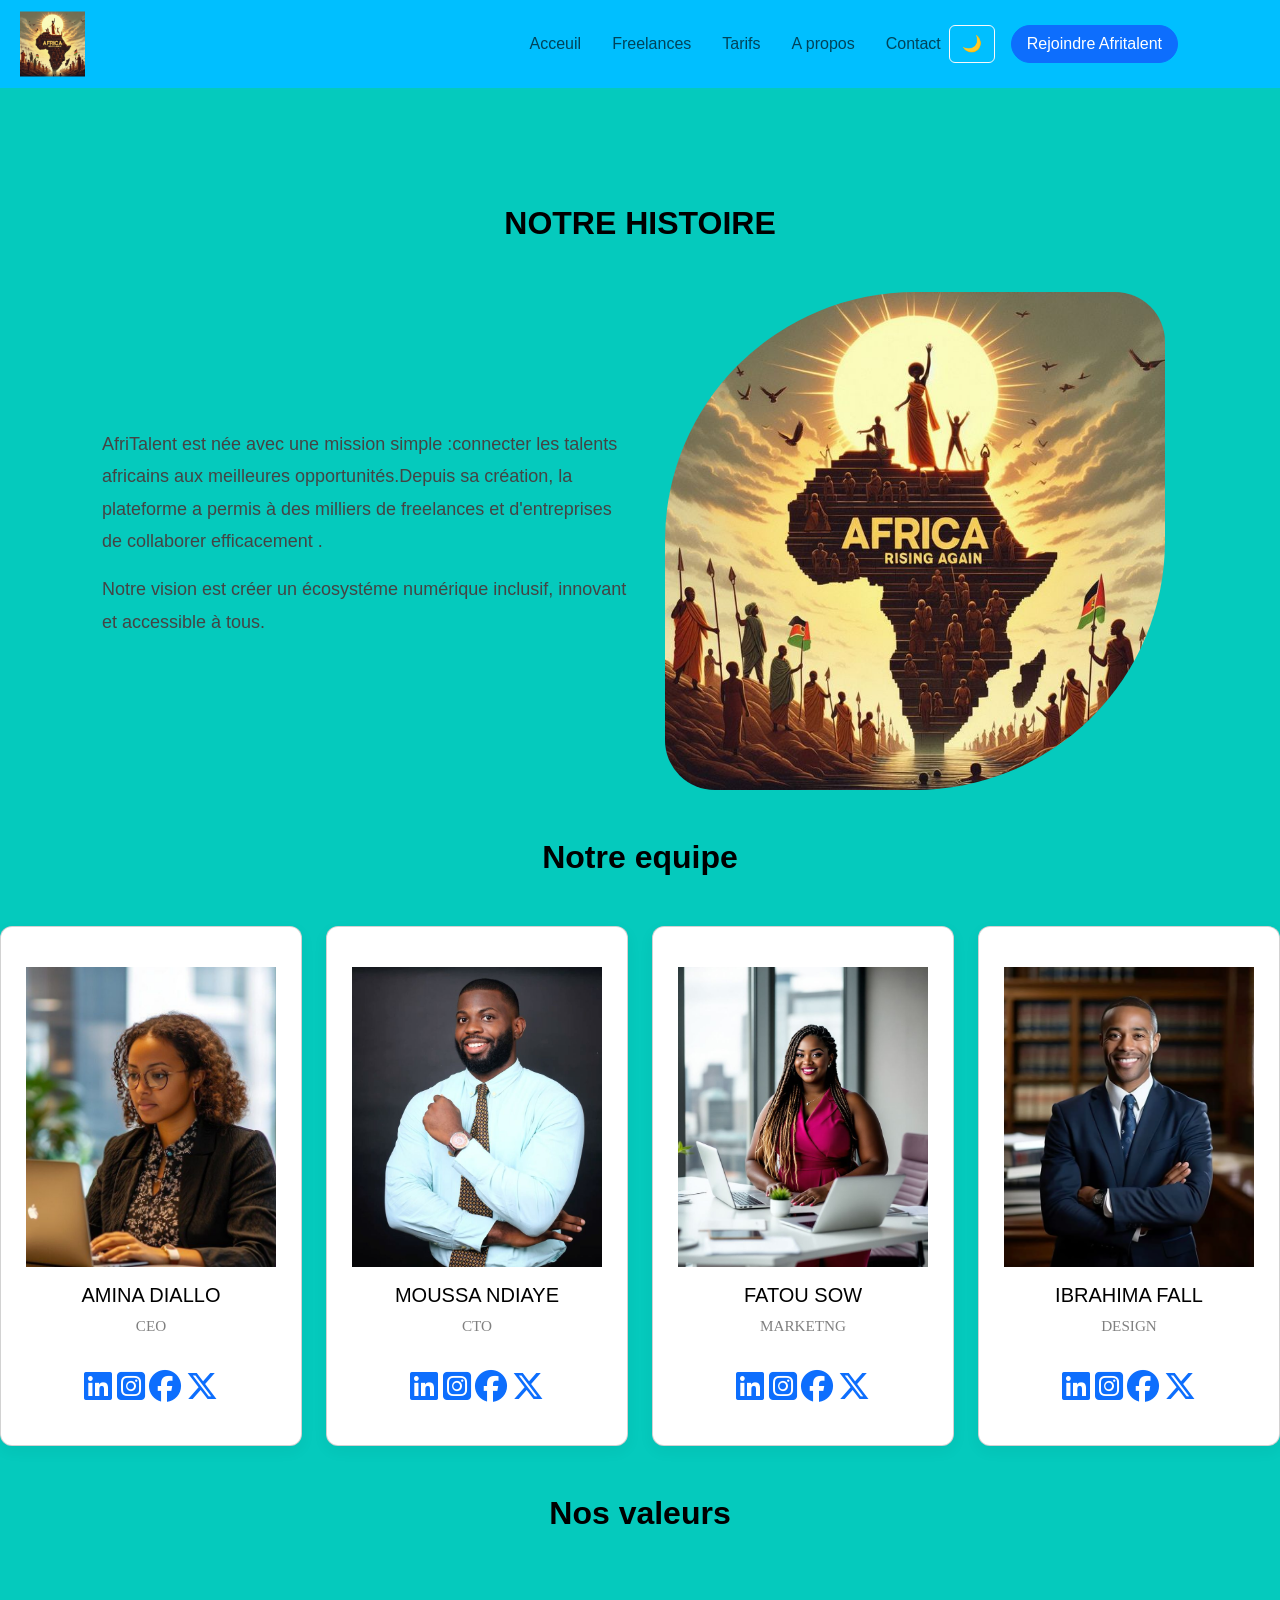
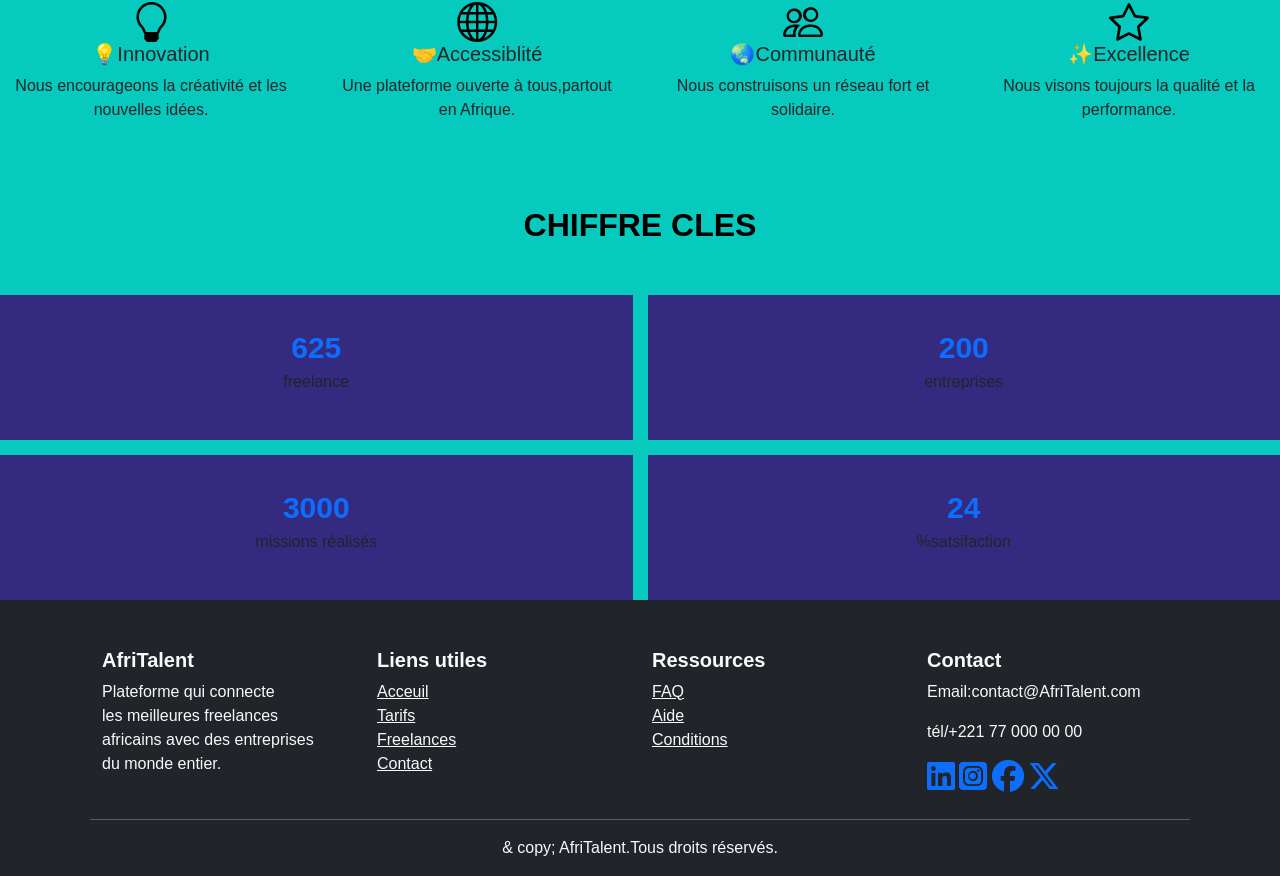
==== commit 633ad285: "JS: compteurs animes ay scroll et animations fade-in des sections" ====
--- a/about.html
+++ b/about.html
@@ -10,16 +10,17 @@
 href="https://cdn.jsdelivr.net/npm/bootstrap@5.3.0/dist/css/bootstrap.min.css" 
 rel="stylesheet"> 
 <link rel="stylesheet" href="https://cdnjs.cloudflare.com/ajax/libs/font-awesome/6.5.0/css/all.min.css">
+<link rel="stylesheet" href="https://cdn.jsdelivr.net/npm/bootstrap-icons@1.11.3/font/bootstrap-icons.min.css">
 <!-- Votre feuille de style personnelle --> 
 <link rel="stylesheet" href="css/style.css">
 </head>
-<body class="apropos"> 
+<body> 
 <!-- Le contenu de la page sera ajoute ici --> 
  <!--navbar-->
- <nav id="navbar" class="navbar navbar-expand-lg navbar-light bg-blue shadow-sm fixed-top">
+ <nav id="navbar" class="navbar navbar-expand-lg navbar-light bg-blue shadow-sm fixed-top p-4">
     <div class="container">
         <!--logo-->
-        <a class=" navbar-brand logo" href="index.html"><img src="image/WhatsApp Image 2026-05-29 at 20.59.11.jpeg" alt="logo AfriTalent">AfriTalent</a>
+        <a class=" navbar-brand logo" href="index.html"><img src="image/afritalent.jpg" alt="logo AfriTalent"></a>
         <!--bouton mobile-->
           <button class="navbar-toggler" type="button" data-bs-toggle="collapse" data-bs-target="#menu">
             <span class="navbar-toggler-icon"></span>
@@ -43,16 +44,19 @@
                         <a class="nav-link" href="contact.html">Contact</a>
                     </li>
                 </ul>
+                <a id="theme-toggle" class=" btn btn-outline-light">🌙</a>
                 <!--bouton-->
                 <a href="index.html" class="btn btn-primary ms-3">Rejoindre Afritalent</a>
-                    <a id="theme-toggle" class=" btn btn-outline-light">🌙</a>
+                    
             </div>
     </div>
  </nav>
- <div class="container">
+
+<section class="apropos">
 <!--=====notre histoire====-->
-<section class="mb-5" style="padding-top: 100px; padding: -500px;">
-<h2 class="section-title" style="color: black;">NOTRE HISTOIRE</h2>
+<section class="mb-5" style="padding-top: 100px; padding: -1000px;" fade-in>
+    <div class="container">
+<h2 class="section-title mt-5" style="color: black;">NOTRE HISTOIRE</h2>
 <div class="row align-items-center justify-content-center g-4">
     <div class="col-md-6">
         <p class="story-text">AfriTalent est née avec une mission  simple :connecter les talents africains aux meilleures opportunités.Depuis sa création, la plateforme a permis à des milliers de freelances et d'entreprises de collaborer efficacement .</p>
@@ -61,13 +65,13 @@
         </p>
     </div>
     <div class="col-md-6 text-center">
-        <img src="image/afritalent.jpg" width="500" class="img-fluid story-img" alt="notre histoire">
+        <img src="image/afritalent.jpg" width="500" class="img-fluid story-img" style="border-radius: 50% 10% 50% 10%;" >
     </div>
 </div>
 </div>
  </section>
 <!--====equipe====-->
-<section class="mb-5">
+<section class="mb-5" fade-in>
     <h2 class="section-title" style="color: black;">Notre equipe</h2>
     <div class="row">
         <div class="col-md-3">
@@ -79,6 +83,13 @@
                     <i class="bi bi linkedin"></i>
                     <i class="bi bi twitter"></i>
                 </div>
+                <div>
+          <a href="https://linkedin.com"><i class="fa-brands fa-linkedin fa-2x"></i></a>
+          <a href="https://instagram.com"><i class="fa-brands fa-square-instagram fa-2x"></i></a>
+          <a href="https://facebook"><i class="fa-brands fa-facebook fa-2x"></i></a>
+          <a href="https://twitter"><i class="fa-brands fa-x-twitter fa-2x"></i></a>
+        
+    </div>
             </div>
         </div>
 
@@ -91,6 +102,13 @@
                     <i class="bi bi linkedin"></i>
                     <i class="bi bi twitter"></i>
                 </div>
+                <div>
+          <a href="https://linkedin.com"><i class="fa-brands fa-linkedin fa-2x"></i></a>
+          <a href="https://instagram.com"><i class="fa-brands fa-square-instagram fa-2x"></i></a>
+          <a href="https://facebook"><i class="fa-brands fa-facebook fa-2x"></i></a>
+          <a href="https://twitter"><i class="fa-brands fa-x-twitter fa-2x"></i></a>
+        
+    </div>
             </div>
         </div>
          <div class="col-md-3">
@@ -102,6 +120,13 @@
                     <i class="bi bi linkedin"></i>
                     <i class="bi bi instagram"></i>
                 </div>
+                <div>
+          <a href="https://linkedin.com"><i class="fa-brands fa-linkedin fa-2x"></i></a>
+          <a href="https://instagram.com"><i class="fa-brands fa-square-instagram fa-2x"></i></a>
+          <a href="https://facebook"><i class="fa-brands fa-facebook fa-2x"></i></a>
+          <a href="https://twitter"><i class="fa-brands fa-x-twitter fa-2x"></i></a>
+        
+    </div>
             </div>
         </div>
          <div class="col-md-3">
@@ -113,12 +138,19 @@
                     <i class="bi bi linkedin"></i>
                     <i class="bi bi facebook"></i>
                 </div>
+                <div>
+          <a href="https://linkedin.com"><i class="fa-brands fa-linkedin fa-2x"></i></a>
+          <a href="https://instagram.com"><i class="fa-brands fa-square-instagram fa-2x"></i></a>
+          <a href="https://facebook"><i class="fa-brands fa-facebook fa-2x"></i></a>
+          <a href="https://twitter"><i class="fa-brands fa-x-twitter fa-2x"></i></a>
+        
+    </div>
             </div>
         </div>
     </div>
 </section>
 <!--=====valeurs=====-->
-<section class="mb-5">
+<section class="mb-5" fade-in>
     <h1 class="section-title" style="color: black;">Nos valeurs</h1>
     <div class="row">
         <div class="col-md-3 value-box">
@@ -144,7 +176,7 @@
     </div>
 </section>
 <!--===chiffre clés-->
-<SECtion>
+<SECtion fade-in>
 <h2 class="section-title" style="color: black;">CHIFFRE CLES</h2>
 <div class="bento">
     <div class="bento-item big">
@@ -165,7 +197,7 @@
     </div>
 </div>
 </section>
-</div>
+</section>
 <!--footer-->
  <footer class=" bg-dark text-light pt-5 pb-3">
     <div class="container">
@@ -189,7 +221,6 @@
 <div class="col-md-3 mb-4">
     <h5 class="fw-bold">Ressources</h5>
     <ul class="list-unstyled">
-        <li><a href="#"  class="text-light text decoration none">Blog</a></li>
         <li><a href="tarifs.html"  class="text-light text decoration none">FAQ</a></li>
         <li><a href="#"  class="text-light text decoration none">Aide</a></li>
         <li><a href="#"  class="text-light text decoration none">Conditions</a></li>
@@ -216,11 +247,15 @@
     </div> 
     </div>
  </footer>
+
 <!-- Bootstrap 5 via CDN : script JavaScript --> 
 <script 
 src="https://cdn.jsdelivr.net/npm/bootstrap@5.3.0/dist/js/bootstrap.bundle.min.js"
 ></script> 
 <!-- Votre script JavaScript -->
+ <button id="backToTop" title="Retour en haut">
+  <i class="bi bi-chevron-up"></i>
+</button>
 <script src="js/main.js"></script>
 </body>
 </html>
--- a/css/style.css
+++ b/css/style.css
@@ -8,6 +8,7 @@
     --text:#333;
     --radius:10px;
 }
+
 /*=======navbar======*/
 .navbar{
     background-color:rgba(78, 97, 192, 0.64);
@@ -43,13 +44,12 @@
 /*lien*/
 .nav-link{
     margin-left: 15px;
-    color: #333;
     font-weight: 500;
     transition: 0.3s;
 }
 /*hover*/
 .nav-link:hover{
-    color: blue;
+    color: rgb(0, 200, 255);
 }
 /*bouton*/
 .btn-primary{
@@ -59,10 +59,12 @@
 /*===hero====*/
 .hero{
     height: 100vh;
-    background: linear-gradient(to right,blue,red);
+background:linear-gradient(to bottom,rgba(0,0,0,0.5),rgba(0,0,0,0.5)),url('../image/heo.jpg');
+background-size: cover;
+background-position: center;
+background-repeat: no-repeat;
     align-items: center;
     color: white;
-    background: linear-gradient(120deg,blue,rgba(blue,#6f42c1));
     padding: 100px 40px;
     margin: 0;
     width: 100%;
@@ -73,25 +75,23 @@
     font-size: 50px;
     font-size: 700;
     line-height: 1.2;
+    color: white;
 }
 /*texte*/
 .hero-subtitle{
     font-size: 18px;
     margin-top: 15px;
     opacity: 0.9;
+    color:white;
+    text-align: center;
 }
 /*bouton*/
 .hero .btn{
     border-radius: 25px;
     padding: 10px 20px;
 }
-/*image*/
-.hero_img{
-    max-width: 500%;
-    border-radius: 30px;
-    box-shadow: 0 10px 30px rgba(0, 0,0, 0.2);
-    gap: 60px;
-}
+
+
 /*animaton*/
 @keyframes float{
     0%{transform:translateY(0px)}
@@ -213,7 +213,7 @@
  .temoignage .card{
     width: 100%;
     transition: transform 0.1s ease-in-out;
-    background: rgba(164, 40, 40, 0.804);
+    background:gray;
     color: black;
     
 }
@@ -221,7 +221,34 @@
     transform: translateY(-1px);
 }
 .stars{
-    font-size: 20px;
+    font-size: 70px;
+}
+.temoignage .card {
+  border-radius: 20px;
+  transition: transform 0.3s ease;
+}
+
+.temoignage .card:hover {
+  transform: translateY(-5px);
+}
+
+.carousel-control-prev-icon,
+.carousel-control-next-icon {
+  filter: invert(1);
+}
+
+/* Dark mode */
+body.dark-mode .temoignage {
+  background: #0f172a !important;
+}
+
+body.dark-mode .temoignage .card {
+  background: #1e293b;
+  color: #f1f5f9;
+}
+
+body.dark-mode .temoignage h2 {
+  color: #f1f5f9;
 }
 /*cta*/
 .cta{
@@ -260,7 +287,7 @@
 }
 /*bouton*/
 .cta-btn{
-    background: rgba(5, 74, 225, 0.785);
+    background: rgba(20, 89, 237, 0.871);
     color: white;
     padding: 12px 25px;
     border-radius: 30px;
@@ -303,12 +330,12 @@
 .contact{
     font-family: 'Segoe UI',Arial, sans-serif;
     margin: 0;
-    background: linear-gradient(to right,#b31010,#2952a5);
+    background: rgb(5, 202, 189);
 }
 /*titre*/
 .titrecontact{
     text-align: center;
-    margin: 40px 0 20px;
+    /* margin: 40px 0 20px; */
     font-family:Georgia, 'Times New Roman', Times, serif;
     font-size: 28px;
     
@@ -353,7 +380,7 @@
 textarea:focus{
     border-color: #e76868;
     box-shadow: 0 0 8px rgba(195, 170, 170, 0.918);
-    background-color: #e06066;
+    background-color: #60c8e0;
     transform: scale(1.02);
     outline: none;
 }
@@ -362,8 +389,8 @@
     padding: 12px;
     border: none;
     width: 100%;
-    background:linear-gradient(135deg,#fd0d25,#4dabf7);
-    color: white;
+    background: rgb(5, 113, 202);
+    color: rgb(245, 12, 101);
     font-weight: bold;
     cursor: pointer;
     border-radius: 8px;
@@ -375,7 +402,7 @@
 }
 /*infos contact*/
  td:nth-child(2) h3 {
-    margin-bottom: 15px;
+    margin-bottom:  5px;
     margin-top: 0;
 }
 td:nth-child(2) p{
@@ -384,7 +411,7 @@
 }
 /*====partie droite====*/
 td:nth-child(2){
-    background:linear-gradient(135deg,#01337c95,#045191);
+
     color:white;
 }
 /*carte*/
@@ -445,7 +472,7 @@
 }
 /*=====freelance===*/
 .freelance{
-    background:rgb(67, 141, 194)
+    background: rgb(5, 202, 189);
 }
 .freelance-card{
     overflow:hidden  !important;
@@ -459,7 +486,7 @@
 /*======apropos======*/
 
 .apropos{
-    background:linear-gradient(rgb(41, 156, 195)) ; 
+    background: rgb(5, 202, 189) ; 
 }   
 /*=====tarifs====*/
 /*espace blanc sous navbar*/
@@ -483,6 +510,22 @@
 }
 .pricing-card:hover{
     transform: translateY(-10px);
+}
+.tarifs-container {
+  display: grid;
+  grid-template-columns: repeat(3, 2fr); /* 3 colonnes égales */
+  gap: 10px;
+  max-width: 1100px;
+  margin: 0 auto;
+  padding: 50px 20px;
+}
+
+.card {
+
+  color: black;
+  padding: 40px 25px;
+  border-radius: 12px;
+  text-align: center;
 }
 
 /*prix*/
@@ -586,23 +629,233 @@
     font-weight: bold;
     color: #0d6efd;
 }
-.dark-mode {
-    background-color:red !important;
-    color: white ;
-}
-
-.dark-mode .navbar {
-    background-color: #1a1a1a !important;
-}
-
-.dark-mode .card {
-    background-color: #1e1e1e;
-    color: white;
-}
-.navbar-scroll{
-    background-color: rgb(85, 192, 181) !important;
-}
-.dark-mode .body{
-    background-color: #121212;
-    color: white;
+.stats-container {
+  display: flex;
+  justify-content: space-around; /* espace égal entre les 3 */
+  align-items: center;
+  text-align: center;
+  padding: 60px 20px;
+  flex-wrap: wrap; /* passe en colonne sur mobile */
+  gap: 30px;
+}
+
+.stat h2 {
+  font-size: 48px;
+  font-weight: bold;
+  color: #0d6efd;
+  margin: 0;
+}
+
+.stat p {
+  font-size: 18px;
+  color: #333;
+  margin-top: 10px;
+}
+
+#navbar {
+  background:rgb(0, 191, 255);
+  padding: 12px 40px;
+  transition: all 0.4s ease;
+  box-shadow: none;
+}
+
+#navbar.scrolled {
+  background: #1e3a8a !important; /* bleu foncé */
+  padding: 12px 40px; /* nav plus petite */
+  box-shadow: 0 4px 20px rgba(0,0,0,0.15);
+}
+
+body.dark-mode #navbar.scrolled {
+  background: #0f172a !important;
+}
+
+body.dark-mode {
+  background-color: #121212 !important;
+  color: #e0e0e0 !important;
+  transition: 0.3s;
+}
+
+
+
+body.dark-mode nav,
+body.dark-mode .navbar {
+  background-color: #1f1f1f !important;
+}
+body.dark-mode
+section:not(.hero),
+body.dark-mode .bg-primary,
+body.dark-mode .bg-info,
+body.dark-mode 
+[style*="background"]{
+    background: #121212 !important;
+}
+body.dark-mode .card {
+  background-color: #1e1e1e !important;
+  border-color: #333 !important;
+  color: #e0e0e0 !important;
+}
+
+body.dark-mode .card-title,
+body.dark-mode .card-text,
+body.dark-mode .card-body,
+body.dark-mode .card-subtitle {
+  color: #e0e0e0 !important;
+}
+
+body.dark-mode .text-muted {
+  color: #aaa !important;
+}
+body.dark-mode .card {
+  box-shadow: 0 4px 12px rgba(0,0,0,0.5);
+}
+
+body.dark-mode .accordion,
+body.dark-mode .accordion-item {
+  background-color: #1e1e1e !important;
+  border-color: #333 !important;
+}
+
+body.dark-mode .accordion-button {
+  background-color: #1e1e1e !important;
+  color: #e0e0e0 !important;
+  box-shadow: none !important;
+}
+
+body.dark-mode .accordion-button:not(.collapsed) {
+  background-color: #2a2a2a !important;
+  color: #90caf9 !important;
+}
+
+body.dark-mode .accordion-button::after {
+  filter: invert(1); /* flèche blanche */
+}
+
+body.dark-mode .accordion-body {
+  background-color: #1e1e1e !important;
+  color: #ccc !important;
+}
+/* Mode clair */
+.contact-section {
+  background: rgb(5, 202, 189);
+  padding: 50px 0;
+}
+
+.contact-wrapper {
+  display: flex;
+  gap: 30px;
+  max-width: 1100px;
+  margin: 0 auto;
+  padding: 0 20px;
+}
+
+.contact-form, .contact-infos {
+  flex: 1;
+  background: white;
+  padding: 30px;
+  border-radius: 10px;
+}
+
+.contact-form input,
+.contact-form select,
+.contact-form textarea {
+  width: 100%;
+  padding: 10px;
+  margin-bottom: 15px;
+  border: 1px solid #ccc;
+  border-radius: 5px;
+}
+
+.titrecontact {
+  text-align: center;
+  padding-top: 50px;
+  padding-bottom: 30px;
+  color: white;
+}
+
+/* Mode sombre */
+body.dark-mode .contact-section {
+  background: #121212 !important;
+}
+
+body.dark-mode .contact-form,
+body.dark-mode .contact-infos {
+  background: #1e1e1e !important;
+  color: #e0e0e0 !important;
+}
+
+body.dark-mode .contact-form input,
+body.dark-mode .contact-form select,
+body.dark-mode .contact-form textarea {
+  background-color: #2a2a2a !important;
+  color: #e0e0e0 !important;
+  border-color: #444 !important;
+}
+
+body.dark-mode .titrecontact {
+  color: #e0e0e0 !important;
+}
+.navbar-brand {
+  position: absolute !important;
+  left: 20px !important;
+  top: 50% !important;
+  transform: translateY(-50%) !important;
+}
+header {
+  background: #0d6efd;
+  min-height: 90px;
+  padding: 10px 30px;
+  display: flex;
+  align-items: center;
+}
+
+header img {
+  height: 65px;
+}
+#backToTop {
+  position: fixed;
+  bottom: 30px;
+  right: 30px;
+  z-index: 99;
+  border: none;
+  background: linear-gradient(135deg, #3b82f6 0%, #1d4ed8 100%);
+  color: white;
+  width: 55px;
+  height: 55px;
+  border-radius: 50%;
+  cursor: pointer;
+  font-size: 22px;
+  display: flex;
+  align-items: center;
+  justify-content: center;
+  box-shadow: 0 8px 25px rgba(59, 130, 246, 0.5);
+  opacity: 0;
+  visibility: hidden;
+  transform: translateY(20px);
+  transition: all 0.4s cubic-bezier(0.68, -0.55, 0.265, 1.55);
+}
+
+#backToTop.show {
+  opacity: 1;
+  visibility: visible;
+  transform: translateY(0);
+}
+
+#backToTop:hover {
+  transform: translateY(-5px) scale(1.05);
+  box-shadow: 0 12px 35px rgba(59, 130, 246, 0.7);
+}
+
+/* Dark mode */
+body.dark-mode #backToTop {
+  background: linear-gradient(135deg, #60a5fa 0%, #3b82f6 100%);
+}
+.fade-in {
+    opacity: 0;
+    transform: translateY(40px);
+    transition: all 0.8s ease;
+}
+
+.fade-in.show {
+    opacity: 1;
+    transform: translateY(0);
 }
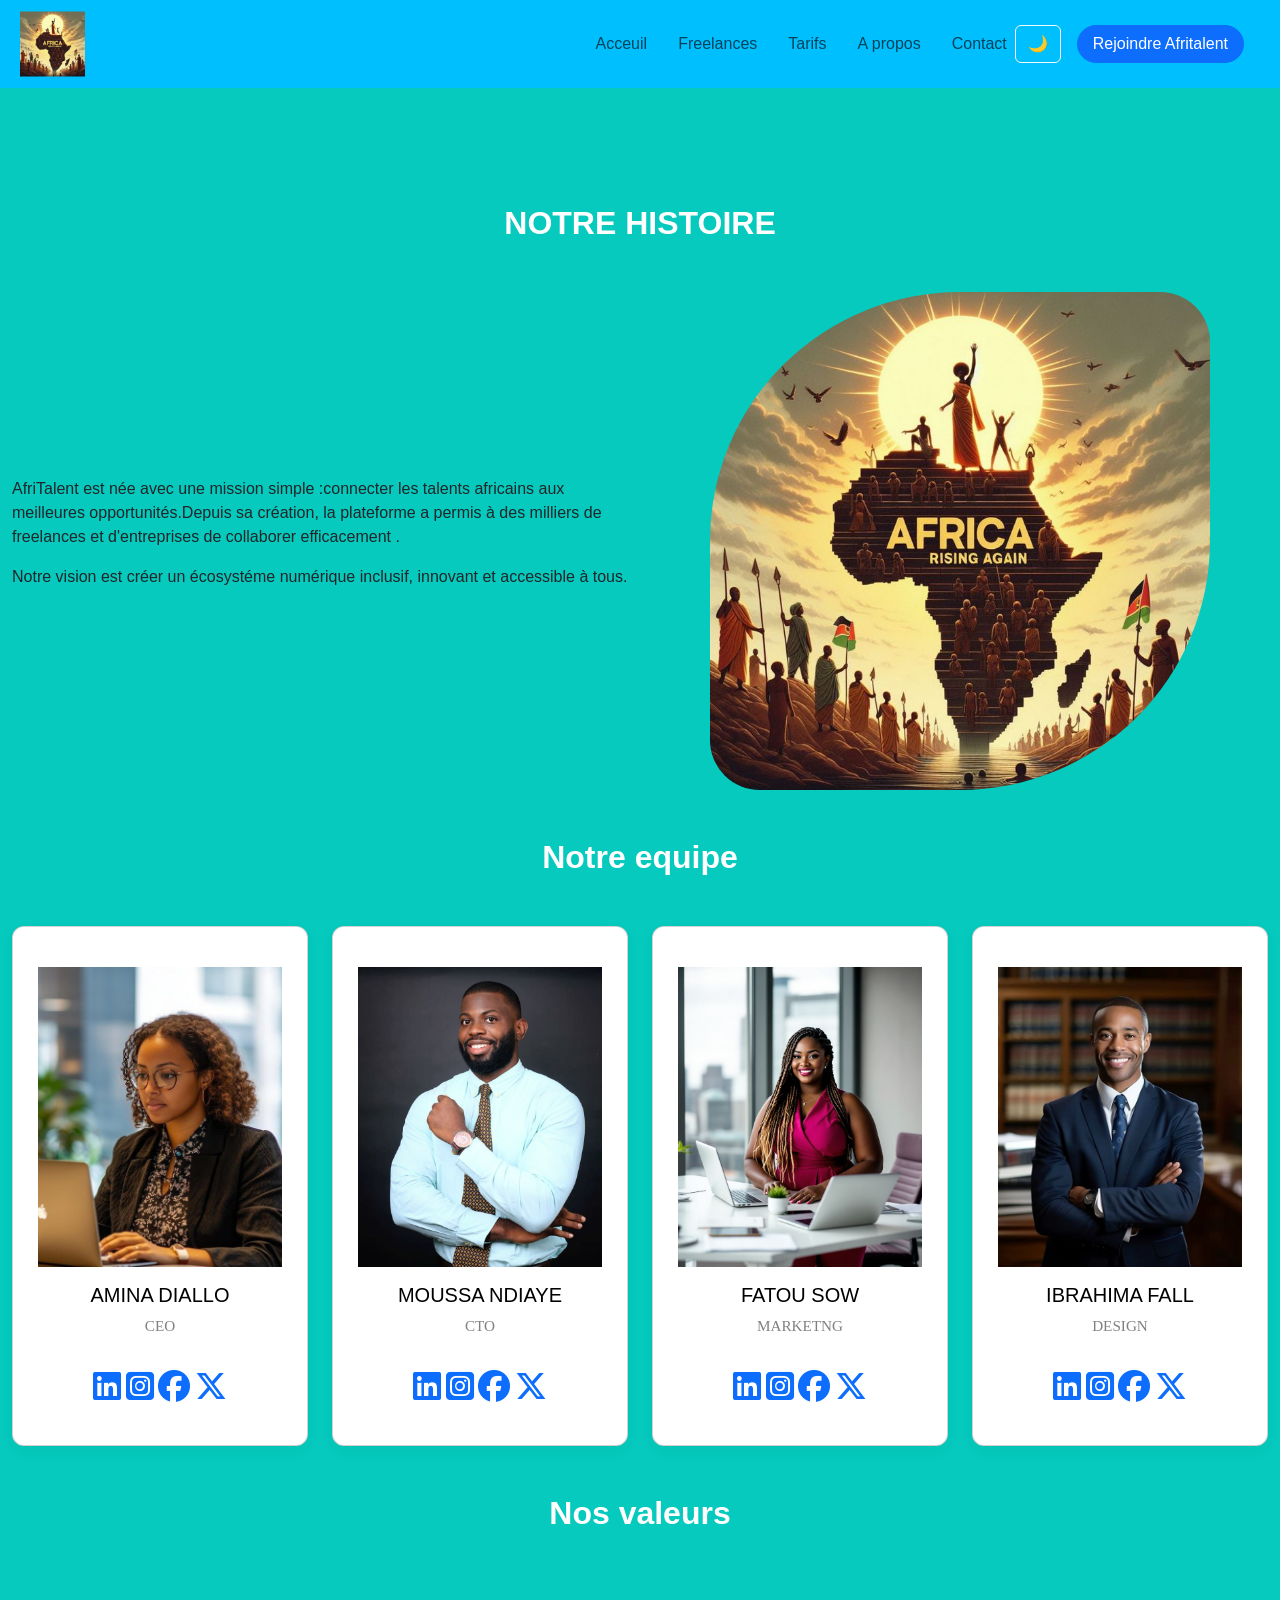
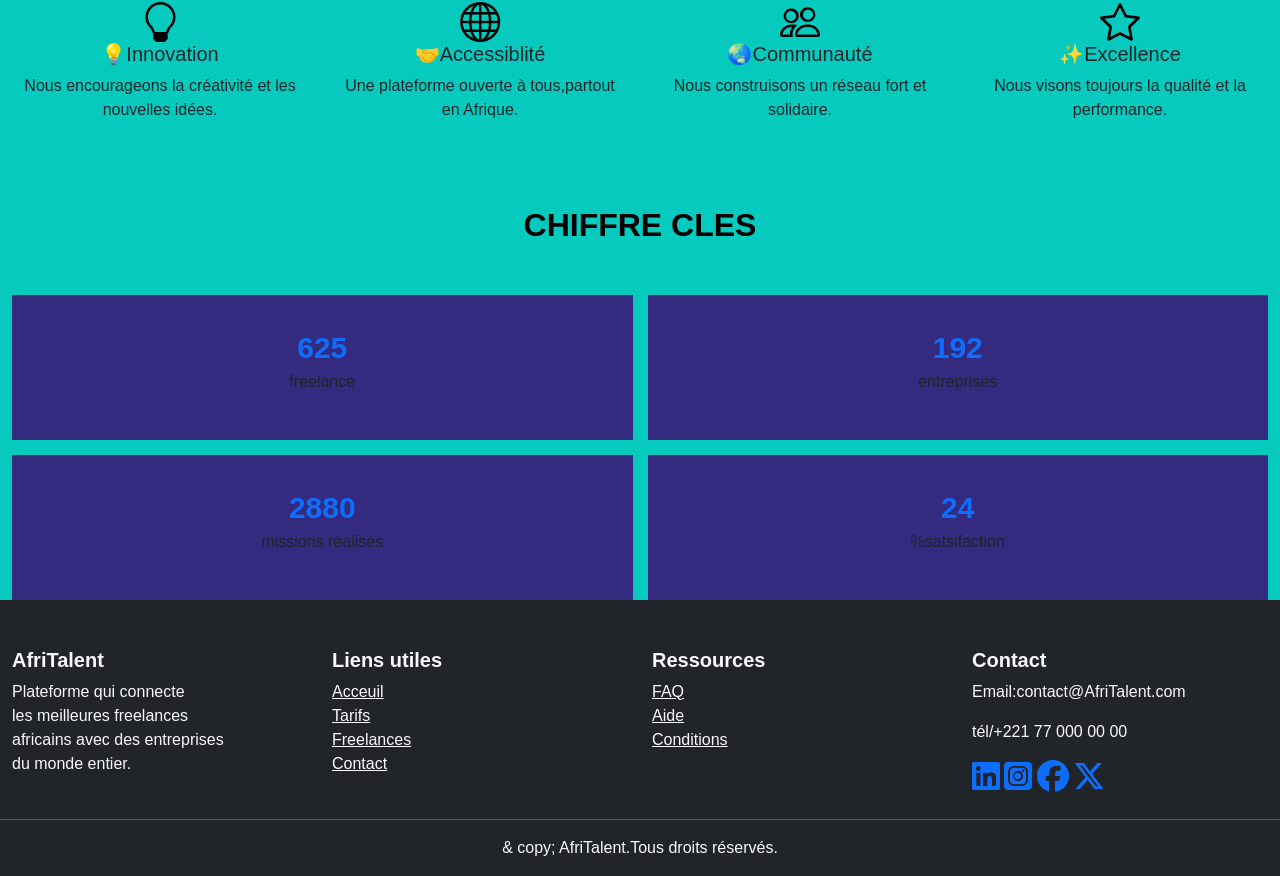
==== commit 69bc42ff: "JS : filtrage dynamique de freelances et validation du formulaire de contact" ====
--- a/about.html
+++ b/about.html
@@ -54,13 +54,13 @@
 
 <section class="apropos">
 <!--=====notre histoire====-->
-<section class="mb-5" style="padding-top: 100px; padding: -1000px;" fade-in>
-    <div class="container">
-<h2 class="section-title mt-5" style="color: black;">NOTRE HISTOIRE</h2>
+<section class="mb-5" style="padding-top: 100px; padding: -1000px;">
+    <div class="container fade-in">
+<h2 class="section-title mt-5" style="color: white;">NOTRE HISTOIRE</h2>
 <div class="row align-items-center justify-content-center g-4">
     <div class="col-md-6">
-        <p class="story-text">AfriTalent est née avec une mission  simple :connecter les talents africains aux meilleures opportunités.Depuis sa création, la plateforme a permis à des milliers de freelances et d'entreprises de collaborer efficacement .</p>
-        <p class="story-text">
+        <p>AfriTalent est née avec une mission  simple :connecter les talents africains aux meilleures opportunités.Depuis sa création, la plateforme a permis à des milliers de freelances et d'entreprises de collaborer efficacement .</p>
+        <p>
             Notre vision est créer un écosystéme numérique inclusif, innovant et accessible à tous.
         </p>
     </div>
@@ -72,7 +72,8 @@
  </section>
 <!--====equipe====-->
 <section class="mb-5" fade-in>
-    <h2 class="section-title" style="color: black;">Notre equipe</h2>
+    <div class="container fade-in">
+        <h2 class="section-title" style="color:white ;">Notre equipe</h2>
     <div class="row">
         <div class="col-md-3">
             <div class="card team-card">
@@ -148,10 +149,12 @@
             </div>
         </div>
     </div>
+    </div>
 </section>
 <!--=====valeurs=====-->
-<section class="mb-5" fade-in>
-    <h1 class="section-title" style="color: black;">Nos valeurs</h1>
+<section class="mb-5">
+    <div class="container fade-in">
+  <h1 class="section-title" style="color: white;">Nos valeurs</h1>
     <div class="row">
         <div class="col-md-3 value-box">
             <i class="bi bi-lightbulb"></i>
@@ -174,10 +177,13 @@
             <p>Nous visons toujours la qualité et la performance.</p>
         </div>
     </div>
-</section>
+
+    </div>
+  </section>
 <!--===chiffre clés-->
-<SECtion fade-in>
-<h2 class="section-title" style="color: black;">CHIFFRE CLES</h2>
+<SECtion>
+<div class="container fade-in">
+    <h2 class="section-title" style="color: black;">CHIFFRE CLES</h2>
 <div class="bento">
     <div class="bento-item big">
         <div class="counter" data-target="2500">0</div>
@@ -195,6 +201,7 @@
         <div class="counter" data-target="98">0</div>
     <p>%satsifaction</p>
     </div>
+</div>
 </div>
 </section>
 </section>
--- a/css/style.css
+++ b/css/style.css
@@ -331,6 +331,12 @@
     font-family: 'Segoe UI',Arial, sans-serif;
     margin: 0;
     background: rgb(5, 202, 189);
+}
+.error-message {
+  display: block;
+  font-size: 0.85rem;
+  margin-top: 4px;
+  min-height: 18px;
 }
 /*titre*/
 .titrecontact{
@@ -483,6 +489,33 @@
     object-fit: cover !important;
     object-position: 50% 15% !important;
 }
+
+.filter-buttons-container {
+  display: flex !important;
+  flex-wrap: wrap !important;
+  justify-content: center;
+  gap: 12px;
+}
+
+.filter-buttons-container .btn-filter {
+  display: inline-block !important;
+  width: auto !important;
+  padding: 10px 24px;
+  border: 2px solid #3b82f6;
+  background: white;
+  color: #3b82f6;
+  border-radius: 50px;
+  font-weight: 500;
+  transition: all 0.3s;
+}
+
+.filter-buttons-container .btn-filter.active,
+.filter-buttons-container .btn-filter:hover {
+  background: #3b82f6;
+  color: white;
+}
+
+
 /*======apropos======*/
 
 .apropos{
@@ -553,7 +586,7 @@
 }
 /*titre*/
 .container{
-    max-width: 1100px;
+    max-width: 1500px;
 }
 .section-title{
     text-align: center;
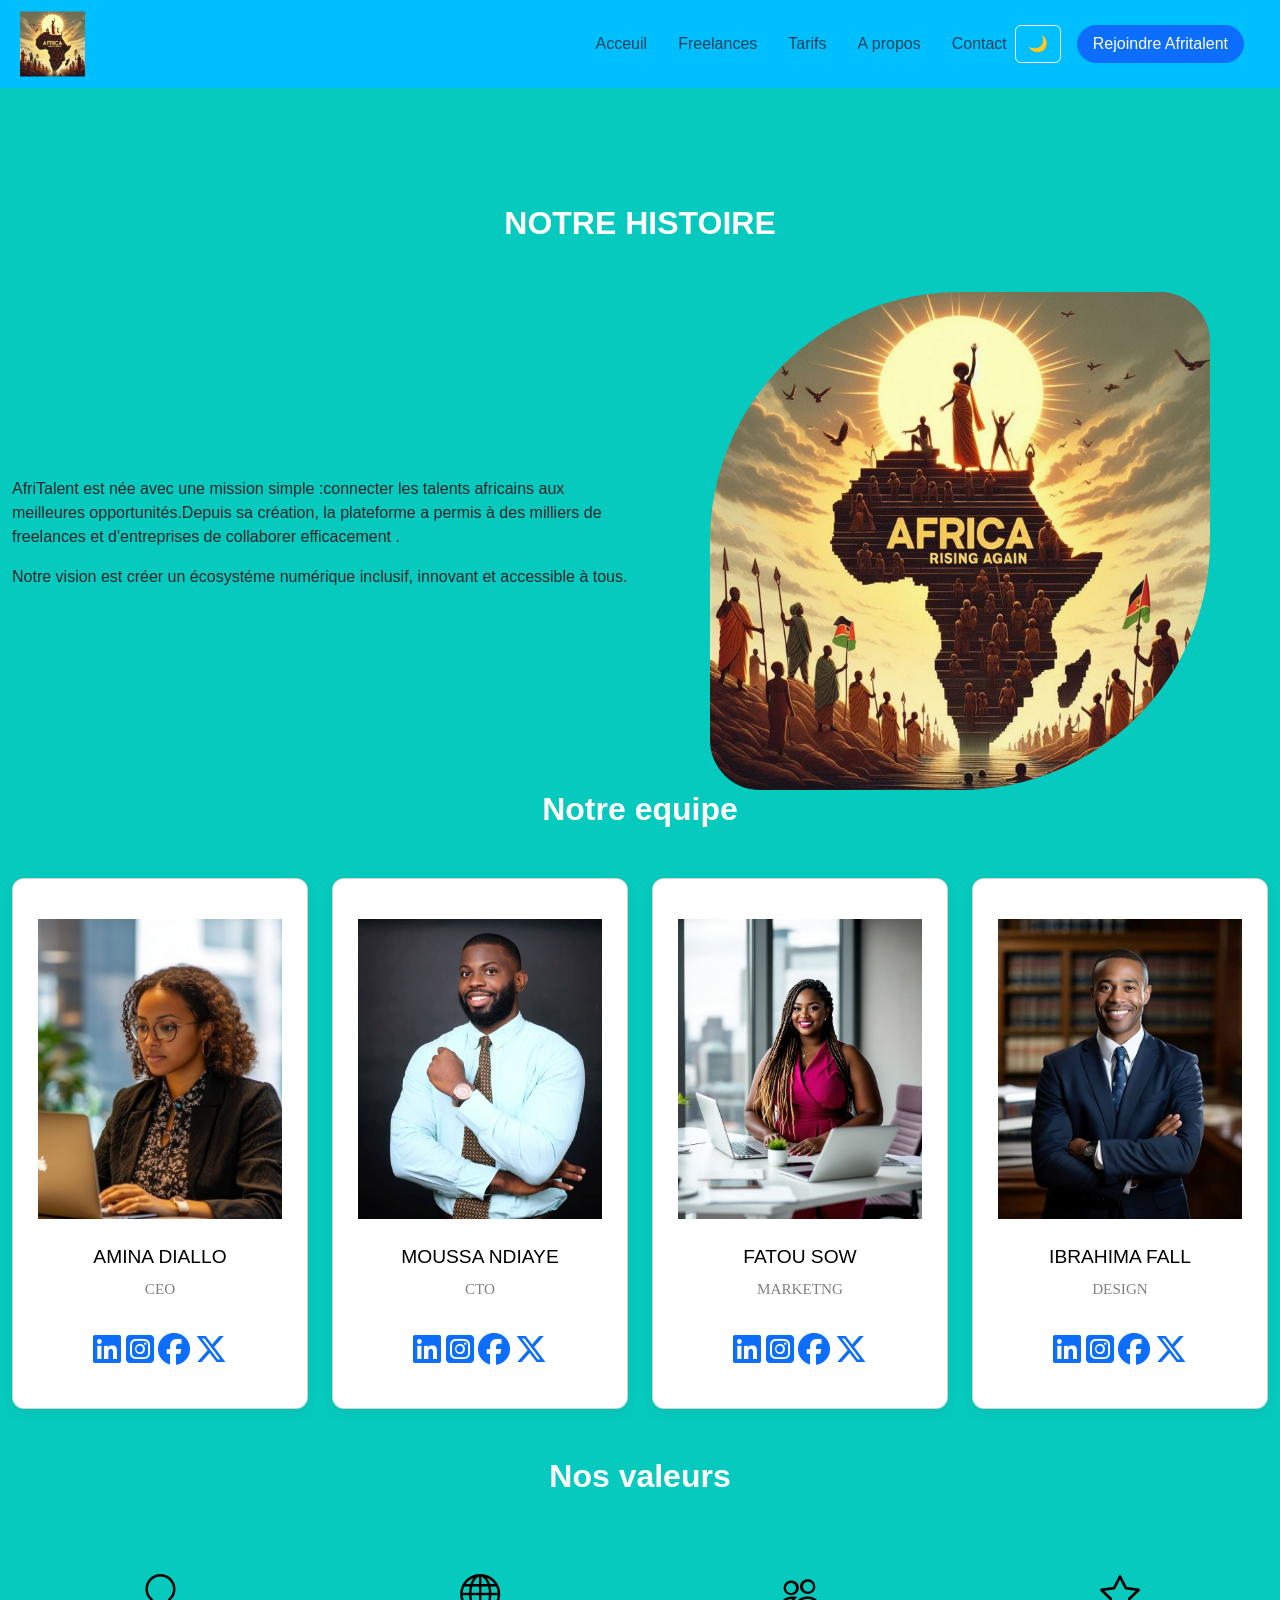
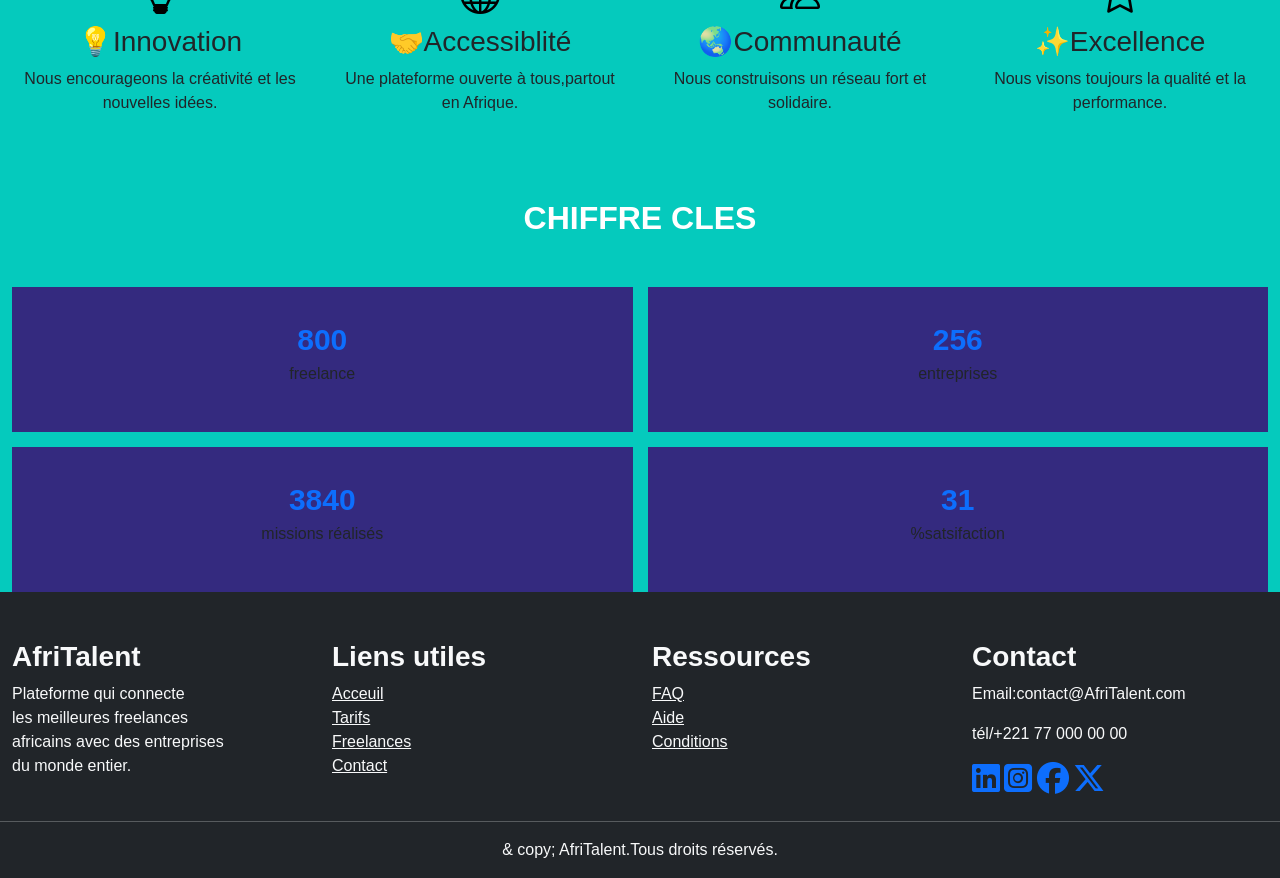
==== commit fe61cc18: "Finalisation : corrections responsive ,optimisation du code et commentaires" ====
--- a/about.html
+++ b/about.html
@@ -1,31 +1,32 @@
 
-<DOCTYPE html>
+<!DOCTYPE html>
 <html lang="fr">
 <head> 
 <meta charset="UTF-8"> 
 <meta name="viewport" content="width=device-width, initial-scale=1.0"> 
 <title>AfriTalent — A propos</title> 
-<!-- Bootstrap 5 via CDN : feuille de style --> 
+                        <!-- Bootstrap 5 via CDN : feuille de style --> 
 <link 
 href="https://cdn.jsdelivr.net/npm/bootstrap@5.3.0/dist/css/bootstrap.min.css" 
 rel="stylesheet"> 
 <link rel="stylesheet" href="https://cdnjs.cloudflare.com/ajax/libs/font-awesome/6.5.0/css/all.min.css">
 <link rel="stylesheet" href="https://cdn.jsdelivr.net/npm/bootstrap-icons@1.11.3/font/bootstrap-icons.min.css">
-<!-- Votre feuille de style personnelle --> 
+                        <!-- Votre feuille de style personnelle --> 
 <link rel="stylesheet" href="css/style.css">
 </head>
 <body> 
-<!-- Le contenu de la page sera ajoute ici --> 
- <!--navbar-->
+                        <!-- Le contenu de la page sera ajoute ici --> 
+
+                        <!--navbar-->
  <nav id="navbar" class="navbar navbar-expand-lg navbar-light bg-blue shadow-sm fixed-top p-4">
     <div class="container">
-        <!--logo-->
+                        <!--logo-->
         <a class=" navbar-brand logo" href="index.html"><img src="image/afritalent.jpg" alt="logo AfriTalent"></a>
-        <!--bouton mobile-->
+                         <!--bouton mobile-->
           <button class="navbar-toggler" type="button" data-bs-toggle="collapse" data-bs-target="#menu">
             <span class="navbar-toggler-icon"></span>
         </button>
-            <!--menu-->
+                          <!--menu-->
             <div class="collapse navbar-collapse" id="menu">
                 <ul class="navbar-nav ms-auto">
                     <li class="nav-item">
@@ -45,18 +46,18 @@
                     </li>
                 </ul>
                 <a id="theme-toggle" class=" btn btn-outline-light">🌙</a>
-                <!--bouton-->
+                          <!--bouton-->
                 <a href="index.html" class="btn btn-primary ms-3">Rejoindre Afritalent</a>
                     
             </div>
     </div>
  </nav>
 
-<section class="apropos">
-<!--=====notre histoire====-->
-<section class="mb-5" style="padding-top: 100px; padding: -1000px;">
+
+                        <!--=====notre histoire====-->
+<section class="apropos" style="padding-top: 100px;" >
     <div class="container fade-in">
-<h2 class="section-title mt-5" style="color: white;">NOTRE HISTOIRE</h2>
+<h1 class="section-title mt-5" style="color: white;">NOTRE HISTOIRE</h1>
 <div class="row align-items-center justify-content-center g-4">
     <div class="col-md-6">
         <p>AfriTalent est née avec une mission  simple :connecter les talents africains aux meilleures opportunités.Depuis sa création, la plateforme a permis à des milliers de freelances et d'entreprises de collaborer efficacement .</p>
@@ -65,21 +66,21 @@
         </p>
     </div>
     <div class="col-md-6 text-center">
-        <img src="image/afritalent.jpg" width="500" class="img-fluid story-img" style="border-radius: 50% 10% 50% 10%;" >
-    </div>
-</div>
-</div>
- </section>
-<!--====equipe====-->
-<section class="mb-5" fade-in>
+        <img src="image/afritalent.jpg" width="500" class="img-fluid story-img" style="border-radius: 50% 10% 50% 10%;" alt="afritalent">
+    </div>
+</div>
+</div>
+ 
+                            <!--====equipe====-->
+<section class="mb-5"   >
     <div class="container fade-in">
         <h2 class="section-title" style="color:white ;">Notre equipe</h2>
     <div class="row">
         <div class="col-md-3">
             <div class="card team-card">
-                <img src="image/f1.jpg" style="height: 300px;">
-                <div class="card-body text-center">
-                    <h5>AMINA DIALLO</h5>
+                <img src="image/f1.jpg" style="height: 300px;" alt="AMINA DIALLO">
+                <div class="card-body text-center">
+                    <h3>AMINA DIALLO</h3>
                     <p>CEO</p>
                     <i class="bi bi linkedin"></i>
                     <i class="bi bi twitter"></i>
@@ -96,9 +97,9 @@
 
  <div class="col-md-3">
             <div class="card team-card">
-                <img src="image/h2.jpg" style="height: 300px;">
-                <div class="card-body text-center">
-                    <h5>MOUSSA NDIAYE</h5>
+                <img src="image/h2.jpg" style="height: 300px;" alt="MOUSSA NDIAYE">
+                <div class="card-body text-center">
+                    <h3>MOUSSA NDIAYE</h3>
                     <p>CTO</p>
                     <i class="bi bi linkedin"></i>
                     <i class="bi bi twitter"></i>
@@ -114,9 +115,9 @@
         </div>
          <div class="col-md-3">
             <div class="card team-card">
-                <img src="image/f5.jpg" style="height: 300px;">
-                <div class="card-body text-center">
-                    <h5>FATOU SOW</h5>
+                <img src="image/f5.jpg" style="height: 300px;" alt="FATOU SOW">
+                <div class="card-body text-center">
+                    <h3>FATOU SOW</h3>
                     <p>MARKETNG</p>
                     <i class="bi bi linkedin"></i>
                     <i class="bi bi instagram"></i>
@@ -132,9 +133,9 @@
         </div>
          <div class="col-md-3">
             <div class="card team-card">
-                <img src="image/h5.jpg " style="height: 300px;" >
-                <div class="card-body text-center">
-                    <h5>IBRAHIMA FALL</h5>
+                <img src="image/h5.jpg " style="height: 300px;" alt="IBRAHIMA FALL" >
+                <div class="card-body text-center">
+                    <h3>IBRAHIMA FALL</h3>
                     <p>DESIGN</p>
                     <i class="bi bi linkedin"></i>
                     <i class="bi bi facebook"></i>
@@ -151,39 +152,39 @@
     </div>
     </div>
 </section>
-<!--=====valeurs=====-->
+                            <!--=====valeurs=====-->
 <section class="mb-5">
     <div class="container fade-in">
-  <h1 class="section-title" style="color: white;">Nos valeurs</h1>
+  <h3 class="section-title" style="color: white;">Nos valeurs</h3>
     <div class="row">
         <div class="col-md-3 value-box">
             <i class="bi bi-lightbulb"></i>
-            <h5>💡Innovation</h5>
+            <h3>💡Innovation</h3>
             <p>Nous encourageons la créativité et les nouvelles idées.</p>
         </div>
 <div class="col-md-3 value-box">
             <i class="bi bi-globe"></i>
-            <h5>🤝Accessiblité</h5>
+            <h3>🤝Accessiblité</h3>
             <p>Une plateforme ouverte à tous,partout en Afrique.</p>
         </div>
         <div class="col-md-3 value-box">
             <i class="bi bi-people"></i>
-            <h5>🌏Communauté</h5>
+            <h3>🌏Communauté</h3>
             <p> Nous construisons un réseau fort et solidaire.</p>
         </div>
         <div class="col-md-3 value-box">
             <i class="bi bi-star"></i>
-            <h5>✨Excellence</h5>
+            <h3>✨Excellence</h3>
             <p>Nous visons toujours la qualité et la performance.</p>
         </div>
     </div>
 
     </div>
   </section>
-<!--===chiffre clés-->
+                                <!--===chiffre clés-->
 <SECtion>
 <div class="container fade-in">
-    <h2 class="section-title" style="color: black;">CHIFFRE CLES</h2>
+    <h3 class="section-title" style="color: white ;">CHIFFRE CLES</h3>
 <div class="bento">
     <div class="bento-item big">
         <div class="counter" data-target="2500">0</div>
@@ -205,18 +206,18 @@
 </div>
 </section>
 </section>
-<!--footer-->
+                                <!--footer-->
  <footer class=" bg-dark text-light pt-5 pb-3">
     <div class="container">
         <div class="row">
-<!--colonne1:AfriTalent-->
+                                <!--colonne1:AfriTalent-->
 <div class="col-md mb-4">
-    <h5 class="fw-bold" >AfriTalent</h5>
+    <h3 class="fw-bold" >AfriTalent</h3>
     <p>Plateforme qui connecte <br> les meilleures freelances <br>africains  avec des  entreprises <br>du monde entier.</p>
 </div>
-<!--colonne2:liens utiles-->
+                                <!--colonne2:liens utiles-->
 <div class="col-md-3 mb-4">
-    <h5 class="fw-bold">Liens utiles</h5>
+    <h3 class="fw-bold">Liens utiles</h3>
     <ul class="list-unstyled">
         <li><a href="index.html" class="text-light text decoration none">Acceuil</a></li>
         <li><a href="tarifs.html"  class="text-light text decoration none">Tarifs</a></li>
@@ -224,21 +225,21 @@
         <li><a href="contact.html"  class="text-light text decoration none">Contact</a></li>
     </ul>
 </div>
-<!--colonne3:Ressources-->
+                                <!--colonne3:Ressources-->
 <div class="col-md-3 mb-4">
-    <h5 class="fw-bold">Ressources</h5>
+    <h3 class="fw-bold">Ressources</h3>
     <ul class="list-unstyled">
         <li><a href="tarifs.html"  class="text-light text decoration none">FAQ</a></li>
         <li><a href="#"  class="text-light text decoration none">Aide</a></li>
         <li><a href="#"  class="text-light text decoration none">Conditions</a></li>
  </ul>
 </div>
-<!--colonne4:Contact-->
+                                <!--colonne4:Contact-->
 <div class="col-md-3 mb-4">
-    <h5 class="fw-bold">Contact</h5>
+    <h3 class="fw-bold">Contact</h3>
     <p>Email:contact@AfriTalent.com</p>
     <p>tél/+221 77 000 00 00</p>
-    <!--réseau  sociaux-->
+                              <!--réseau  sociaux-->
     <div>
           <a href="https://linkedin.com"><i class="fa-brands fa-linkedin fa-2x"></i></a>
           <a href="https://instagram.com"><i class="fa-brands fa-square-instagram fa-2x"></i></a>
@@ -247,23 +248,23 @@
         
     </div>
 </div>
-<!--ligne copyright-->
+                            <!--ligne copyright-->
 <hr class="border-light">
 <div class="text-center">
     <p class="mb-0"> & copy; <span id="year"></span>AfriTalent.Tous droits réservés.</p>
     </div> 
     </div>
+    </div>
  </footer>
 
-<!-- Bootstrap 5 via CDN : script JavaScript --> 
+                        <!-- Bootstrap 5 via CDN : script JavaScript --> 
 <script 
-src="https://cdn.jsdelivr.net/npm/bootstrap@5.3.0/dist/js/bootstrap.bundle.min.js"
-></script> 
-<!-- Votre script JavaScript -->
+src="https://cdn.jsdelivr.net/npm/bootstrap@5.3.0/dist/js/bootstrap.bundle.min.js"></script> 
+                        <!-- Votre script JavaScript -->
  <button id="backToTop" title="Retour en haut">
   <i class="bi bi-chevron-up"></i>
 </button>
 <script src="js/main.js"></script>
 </body>
 </html>
- +  
--- a/css/style.css
+++ b/css/style.css
@@ -59,7 +59,7 @@
 /*===hero====*/
 .hero{
     height: 100vh;
-background:linear-gradient(to bottom,rgba(0,0,0,0.5),rgba(0,0,0,0.5)),url('../image/heo.jpg');
+background:linear-gradient(to bottom,rgba(0,0,0,0.5),rgba(0,0,0,0.5)),url('../image/hero.jpg');
 background-size: cover;
 background-position: center;
 background-repeat: no-repeat;
@@ -271,7 +271,7 @@
     top: 0;
     left: 0;
 }
-/*contenu*/
+/*contenu cta*/
 .cta-content{
     position: relative;
     z-index: 2;
@@ -338,7 +338,7 @@
   margin-top: 4px;
   min-height: 18px;
 }
-/*titre*/
+/*titre contact*/
 .titrecontact{
     text-align: center;
     /* margin: 40px 0 20px; */
@@ -361,7 +361,7 @@
     vertical-align: top;
     padding: 30px;
 }
-/*========formulaire=========*/
+/*========formulaire dans contact=========*/
 form input,
 form select,
 form textarea{
@@ -522,6 +522,7 @@
     background: rgb(5, 202, 189) ; 
 }   
 /*=====tarifs====*/
+
 /*espace blanc sous navbar*/
 body{
     padding-top: 56px !important;
@@ -662,6 +663,7 @@
     font-weight: bold;
     color: #0d6efd;
 }
+/*stats*/
 .stats-container {
   display: flex;
   justify-content: space-around; /* espace égal entre les 3 */
@@ -684,6 +686,7 @@
   color: #333;
   margin-top: 10px;
 }
+/*nav au scroll */
 
 #navbar {
   background:rgb(0, 191, 255);
@@ -697,6 +700,7 @@
   padding: 12px 40px; /* nav plus petite */
   box-shadow: 0 4px 20px rgba(0,0,0,0.15);
 }
+/*dark mode */
 
 body.dark-mode #navbar.scrolled {
   background: #0f172a !important;
@@ -707,9 +711,6 @@
   color: #e0e0e0 !important;
   transition: 0.3s;
 }
-
-
-
 body.dark-mode nav,
 body.dark-mode .navbar {
   background-color: #1f1f1f !important;
